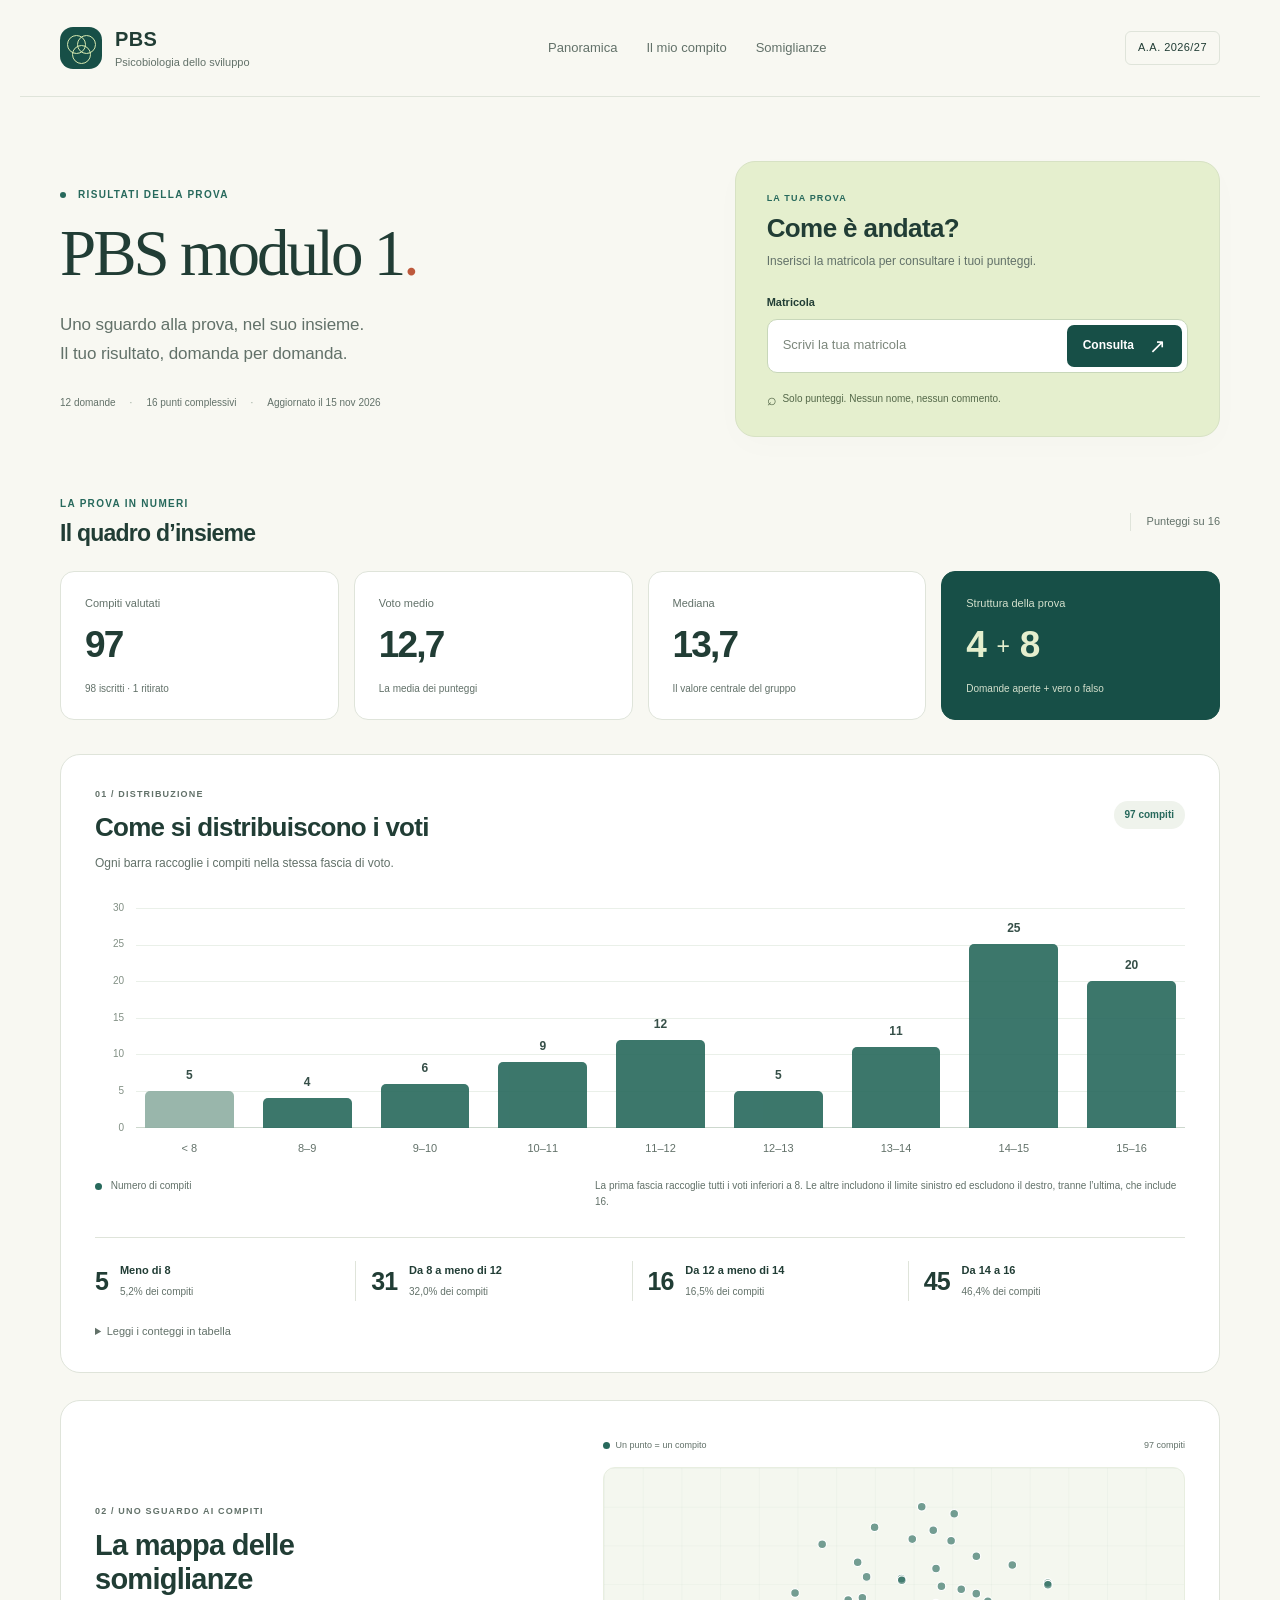
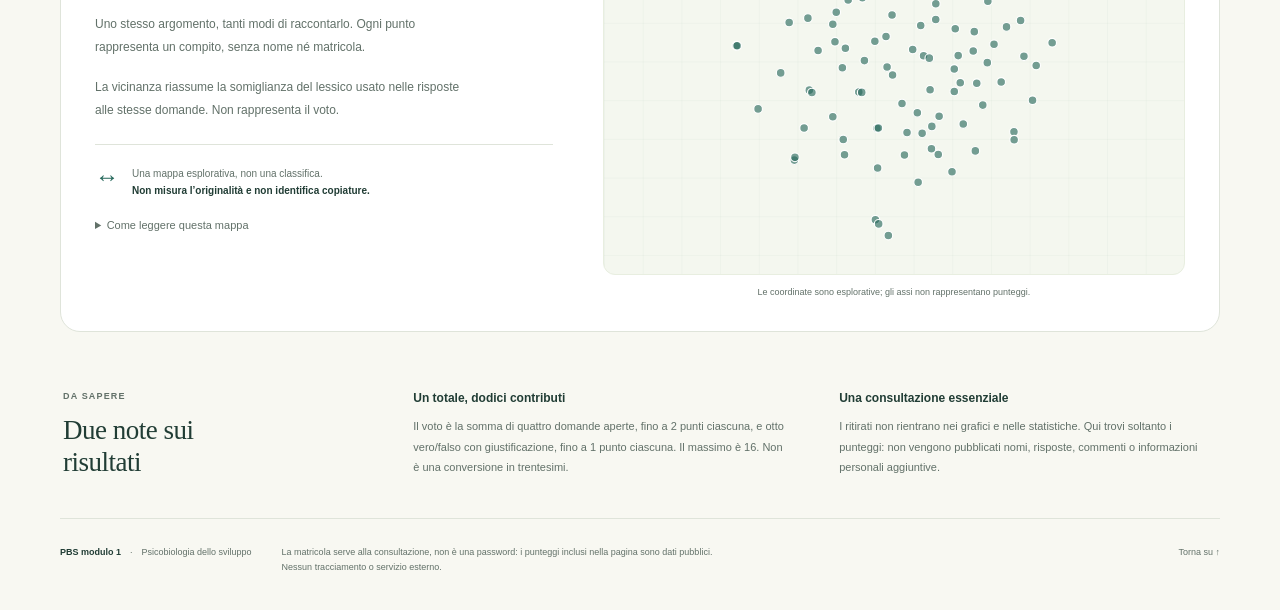
==== docs/index.html @ 233090e8 "Add PBS modulo 1 student results page" ====
<!doctype html>
<html lang="it">
<head>
  <meta charset="utf-8">
  <meta name="viewport" content="width=device-width, initial-scale=1">
  <meta name="description" content="PBS modulo 1: risultati aggregati della prova e consultazione dei punteggi per matricola.">
  <meta name="referrer" content="no-referrer">
  <title>PBS modulo 1</title>
  <link rel="icon" href="icon.svg" type="image/svg+xml">
  <link rel="stylesheet" href="styles.css">
  <script defer src="data.js"></script>
  <script defer src="app.js"></script>
</head>
<body>
  <a href="#contenuto" class="skip-link">Vai al contenuto</a>
  <header class="site-header">
    <a class="brand" href="#" aria-label="PBS modulo 1, inizio pagina"><span class="brand-mark" aria-hidden="true"><i></i><i></i><i></i></span><span>PBS<span class="brand-caption">Psicobiologia dello sviluppo</span></span></a>
    <nav aria-label="Navigazione principale"><a href="#panoramica">Panoramica</a><a href="#consulta">Il mio compito</a><a href="#somiglianze">Somiglianze</a></nav>
    <span class="academic-year">A.A. 2026/27</span>
  </header>
  <main id="contenuto">
    <section class="hero" aria-labelledby="page-title">
      <div class="hero-copy"><span class="eyebrow"><span class="status-dot"></span> Risultati della prova</span><h1 id="page-title">PBS modulo 1<span class="title-dot" aria-hidden="true">.</span></h1><p>Uno sguardo alla prova, nel suo insieme.<br>Il tuo risultato, domanda per domanda.</p><div class="hero-meta"><span>12 domande</span><span>16 punti complessivi</span><span id="updated-at"></span></div></div>
      <section class="lookup-card" id="consulta" aria-labelledby="lookup-title"><span class="section-tag">LA TUA PROVA</span><h2 id="lookup-title">Come è andata?</h2><p>Inserisci la matricola per consultare i tuoi punteggi.</p><form id="lookup-form" novalidate><label for="matricola">Matricola</label><div class="input-row"><input id="matricola" name="matricola" type="text" required maxlength="32" placeholder="Scrivi la tua matricola" autocomplete="off" autocapitalize="characters" spellcheck="false" aria-describedby="lookup-error"><button type="submit" aria-label="Mostra il risultato"><span>Consulta</span><span aria-hidden="true">↗</span></button></div><p id="lookup-error" class="form-error" role="alert"></p></form><p class="lookup-footnote"><span aria-hidden="true">⌕</span> Solo punteggi. Nessun nome, nessun commento.</p></section>
    </section>

    <section id="student-result" class="result-panel" hidden aria-labelledby="result-title">
      <div class="section-heading result-heading"><div><span class="eyebrow">Il mio compito</span><h2 id="result-title" tabindex="-1">Il tuo risultato</h2><p id="result-id" class="muted"></p></div><button type="button" id="hide-result" class="text-button">Nascondi risultato <span aria-hidden="true">×</span></button></div>
      <div id="withdrawn-notice" class="withdrawn-notice" hidden>Per questa matricola risulta un ritiro. Non è attribuito un voto.</div>
      <div id="score-detail"><div class="result-overview"><div class="total-score"><span>Voto totale</span><strong id="student-total"></strong><span class="score-denominator">/ 16</span></div><div class="result-subtotals"><div><span>Domande aperte</span><strong id="open-total"></strong><small>/ 8</small></div><div><span>Vero o falso</span><strong id="tf-total"></strong><small>/ 8</small></div></div><p id="student-bin" class="result-context"></p></div><div class="question-sections"><section aria-labelledby="open-heading"><h3 id="open-heading">Domande aperte <span>0–2 punti ciascuna</span></h3><div id="open-scores" class="question-scores"></div></section><section aria-labelledby="tf-heading"><h3 id="tf-heading">Vero o falso con giustificazione <span>0–1 punto ciascuna</span></h3><div id="tf-scores" class="question-scores"></div></section></div><a href="#distribuzione" class="chart-jump">Vedi la tua fascia nella distribuzione <span aria-hidden="true">↓</span></a></div>
    </section>

    <section id="panoramica" aria-labelledby="overview-title">
      <div class="section-heading overview-heading"><div><span class="eyebrow">La prova in numeri</span><h2 id="overview-title">Il quadro d’insieme</h2></div><span class="scale-label">Punteggi su 16</span></div>
      <div class="stats-grid"><article class="stat-card"><span>Compiti valutati</span><strong id="stat-count">—</strong><small id="stat-registered"></small></article><article class="stat-card"><span>Voto medio</span><strong id="stat-mean">—</strong><small>La media dei punteggi</small></article><article class="stat-card"><span>Mediana</span><strong id="stat-median">—</strong><small>Il valore centrale del gruppo</small></article><article class="stat-card stat-accent"><span>Struttura della prova</span><strong>4 <span>+</span> 8</strong><small>Domande aperte + vero o falso</small></article></div>
    </section>

    <section id="distribuzione" class="panel distribution-panel" aria-labelledby="distribution-title"><div class="section-heading"><div><span class="section-tag">01 / DISTRIBUZIONE</span><h2 id="distribution-title">Come si distribuiscono i voti</h2></div><span id="distribution-count" class="count-pill"></span></div><p class="section-intro">Ogni barra raccoglie i compiti nella stessa fascia di voto.</p><div id="selected-bin" class="selected-bin" hidden><span class="legend-dot coral"></span><span id="selected-bin-text"></span><button id="clear-selection" type="button" aria-label="Nascondi la selezione nella distribuzione">×</button></div><div class="histogram" id="histogram" role="group" aria-label="Distribuzione dei voti, numero di compiti per fascia"><div id="chart-y-axis" class="chart-y-axis" aria-hidden="true"></div><div class="plot-area"><div class="chart-grid" aria-hidden="true"></div><div id="histogram-bars" class="histogram-bars"></div></div></div><div class="chart-caption"><span><i class="legend-dot teal"></i> Numero di compiti</span><p>La prima fascia raccoglie tutti i voti inferiori a 8. Le altre includono il limite sinistro ed escludono il destro, tranne l’ultima, che include 16.</p></div><div class="band-summary" id="band-summary"></div><details class="accessible-data"><summary>Leggi i conteggi in tabella</summary><table><caption>Distribuzione dei voti</caption><thead><tr><th scope="col">Fascia</th><th scope="col">Compiti</th><th scope="col">Percentuale</th></tr></thead><tbody id="distribution-table"></tbody></table></details></section>

    <section id="somiglianze" class="panel similarity-panel" aria-labelledby="similarity-title"><div class="similarity-copy"><span class="section-tag">02 / UNO SGUARDO AI COMPITI</span><h2 id="similarity-title">La mappa delle somiglianze</h2><p>Uno stesso argomento, tanti modi di raccontarlo. Ogni punto rappresenta un compito, senza nome né matricola.</p><p>La vicinanza riassume la somiglianza del lessico usato nelle risposte alle stesse domande. Non rappresenta il voto.</p><div class="map-warning"><span aria-hidden="true">↔</span><p>Una mappa esplorativa, non una classifica.<br><strong>Non misura l’originalità e non identifica copiature.</strong></p></div><details class="method-details"><summary>Come leggere questa mappa</summary><p>I testi sono elaborati localmente: confronto TF-IDF di parole e coppie di parole, separatamente per domanda, poi una proiezione in due dimensioni della somiglianza coseno.</p><p>Termini del corso, lunghezza e completezza delle risposte possono influenzare la posizione. La proiezione conserva soltanto parte delle differenze: due punti vicini non indicano necessariamente due compiti equivalenti.</p><p id="projection-variance"></p><p>Le risposte e la corrispondenza tra i punti e le matricole non sono incluse nella pagina.</p></details></div><figure class="similarity-figure"><div class="map-topline"><span class="map-label"><i class="legend-dot teal"></i> Un punto = un compito</span><span id="map-count"></span></div><svg id="similarity-chart" viewBox="0 0 600 420" role="img" aria-labelledby="map-svg-title map-svg-desc"><title id="map-svg-title">Proiezione delle somiglianze testuali tra i compiti</title><desc id="map-svg-desc">Punti senza etichette. La posizione riassume solo in parte la somiglianza lessicale delle risposte, non il voto né l’originalità.</desc><defs><pattern id="map-grid" width="40" height="40" patternUnits="userSpaceOnUse"><path d="M 40 0 L 0 0 0 40" fill="none" stroke="currentColor" stroke-width="0.6" opacity="0.12"/></pattern></defs><rect width="600" height="420" fill="url(#map-grid)"/><g id="map-points"></g></svg><figcaption>Le coordinate sono esplorative; gli assi non rappresentano punteggi.</figcaption></figure></section>

    <section class="reading-notes" aria-labelledby="notes-title"><div><span class="section-tag">DA SAPERE</span><h2 id="notes-title">Due note sui risultati</h2></div><div><h3>Un totale, dodici contributi</h3><p>Il voto è la somma di quattro domande aperte, fino a 2 punti ciascuna, e otto vero/falso con giustificazione, fino a 1 punto ciascuna. Il massimo è 16. Non è una conversione in trentesimi.</p></div><div><h3>Una consultazione essenziale</h3><p>I ritirati non rientrano nei grafici e nelle statistiche. Qui trovi soltanto i punteggi: non vengono pubblicati nomi, risposte, commenti o informazioni personali aggiuntive.</p></div></section>
    <noscript><p class="no-script">Per consultare i risultati e visualizzare i grafici è necessario attivare JavaScript.</p></noscript>
  </main>
  <footer class="site-footer"><span><strong>PBS modulo 1</strong><span class="footer-dot">·</span>Psicobiologia dello sviluppo</span><p>La matricola serve alla consultazione, non è una password: i punteggi inclusi nella pagina sono dati pubblici. Nessun tracciamento o servizio esterno.</p><a href="#page-title">Torna su ↑</a></footer>
  <div id="lookup-announcement" class="sr-only" role="status" aria-live="polite"></div>
</body>
</html>
---- docs/styles.css ----
@charset "UTF-8";
:root{--paper:#f8f8f2;--white:#fff;--ink:#213d35;--muted:#627169;--green:#27695c;--deep:#174f47;--line:#dfe4da;--lime:#e5efce;--lime-bright:#d5e8af;--coral:#bd593c;--coral-light:#fcf0e8;--sans:Inter,"Avenir Next",Avenir,"Segoe UI",sans-serif;--radius:20px}
*{box-sizing:border-box}html{scroll-behavior:smooth;scroll-padding-top:26px}body{margin:0;background:var(--paper);color:var(--ink);font-family:var(--sans);font-size:15px;line-height:1.6;-webkit-font-smoothing:antialiased}button,input{font:inherit}button,a,input,summary{-webkit-tap-highlight-color:transparent}button,a,summary{touch-action:manipulation}a{color:inherit;text-decoration:none}button{cursor:pointer}button:disabled{cursor:default}button:focus-visible,a:focus-visible,summary:focus-visible,input:focus-visible,[tabindex]:focus-visible{outline:3px solid var(--coral);outline-offset:4px}button{border:0}h1,h2,h3,p{margin:0}h1,h2,h3{font-weight:600}h2{font-size:27px;line-height:1.25;letter-spacing:-.75px}h3{font-size:15px;line-height:1.5}p{color:var(--muted)}[hidden]{display:none!important}.sr-only{position:absolute;width:1px;height:1px;padding:0;margin:-1px;overflow:hidden;clip:rect(0,0,0,0);white-space:nowrap;border:0}.skip-link{position:absolute;top:-80px;left:20px;z-index:100;background:var(--ink);color:white;padding:12px 18px;border-radius:8px}.skip-link:focus{top:10px}.site-header{max-width:1240px;margin:auto;padding:27px 40px;display:flex;align-items:center;justify-content:space-between;gap:30px;border-bottom:1px solid var(--line)}.brand{display:flex;align-items:center;gap:13px;font-size:20px;font-weight:750;letter-spacing:.02em;line-height:1.15}.brand-caption{display:block;font-size:11px;font-weight:450;letter-spacing:0;color:var(--muted);margin-top:5px}.brand-mark{width:42px;height:42px;border-radius:13px;background:var(--deep);position:relative;flex:none}.brand-mark i{display:block;position:absolute;width:19px;height:19px;border:1.7px solid var(--lime-bright);border-radius:50%;left:7px;top:8px}.brand-mark i:nth-child(2){left:17px}.brand-mark i:nth-child(3){left:12px;top:18px}.site-header nav{display:flex;gap:29px;font-size:13px}.site-header nav a{color:var(--muted);transition:color .15s}.site-header nav a:hover{color:var(--deep)}.academic-year{font-size:11px;letter-spacing:.04em;border:1px solid var(--line);padding:7px 12px;border-radius:6px;white-space:nowrap}main{max-width:1240px;margin:auto;padding:0 40px}.hero{display:grid;grid-template-columns:1.25fr 1fr;align-items:center;gap:68px;padding:64px 0 59px}.eyebrow,.section-tag{display:block;font-size:10px;font-weight:650;letter-spacing:.13em;text-transform:uppercase}.eyebrow{color:var(--green);margin-bottom:14px}.status-dot{display:inline-block;width:6px;height:6px;border-radius:50%;background:var(--green);margin-right:8px;vertical-align:middle}.hero h1{font-family:Georgia,"Times New Roman",serif;font-size:65px;line-height:1.12;letter-spacing:-3px;font-weight:400;white-space:nowrap}.title-dot{color:var(--coral)}.hero-copy>p{font-size:17px;line-height:1.7;margin-top:21px;letter-spacing:-.1px}.hero-meta{display:flex;flex-wrap:wrap;gap:8px 14px;color:var(--muted);font-size:10px;margin-top:27px}.hero-meta span+span:before{content:"·";margin-right:14px;color:#9aa99b}.lookup-card{background:var(--lime);padding:29px 31px 24px;border-radius:var(--radius);border:1px solid #d7e2c4;box-shadow:0 9px 32px #213d3504}.lookup-card .section-tag{color:var(--green);font-size:9px;margin-bottom:7px}.lookup-card h2{font-size:26px;letter-spacing:-.6px}.lookup-card>p{font-size:12px;margin-top:7px}.lookup-card form{margin-top:23px}.lookup-card label{font-size:11px;font-weight:650;display:block;margin-bottom:7px}.input-row{display:flex;padding:5px;background:#fff;border:1px solid #c8d7ba;border-radius:10px;gap:3px}.input-row:focus-within{border-color:var(--green);box-shadow:0 0 0 3px #27695c15}.input-row input{width:100%;min-width:0;background:transparent;border:0;padding:9px 10px;font-size:13px;color:var(--ink)}.input-row input::placeholder{color:#7c877c}.input-row input:focus-visible{outline:none}.input-row button{display:flex;align-items:center;gap:15px;background:var(--deep);color:#fff;padding:11px 16px;border-radius:7px;font-size:12px;font-weight:550;white-space:nowrap;transition:background .15s}.input-row button:hover{background:#103f38}.input-row button span:last-child{font-size:20px;line-height:1}.form-error{font-size:12px;color:#8e3322;margin-top:7px}.form-error:empty{display:none}.lookup-card .lookup-footnote{font-size:10px;margin-top:14px;color:#546849}.lookup-footnote>span{font-size:16px;margin-right:3px;vertical-align:middle}.section-heading{display:flex;align-items:center;justify-content:space-between;gap:20px}.overview-heading{margin-bottom:23px}.overview-heading .eyebrow{margin-bottom:7px}.overview-heading h2{font-size:23px}.scale-label{font-size:11px;color:var(--muted);border-left:1px solid var(--line);padding-left:16px}.stats-grid{display:grid;grid-template-columns:repeat(4,1fr);gap:15px;margin-bottom:34px}.stat-card{background:white;border:1px solid var(--line);padding:23px 24px 20px;border-radius:14px}.stat-card>span{display:block;font-size:11px;color:var(--muted);font-weight:500}.stat-card>strong{display:block;font-size:37px;font-weight:550;line-height:1.3;letter-spacing:-1.8px;font-variant-numeric:tabular-nums;margin:8px 0 6px}.stat-card>small{font-size:10px;color:var(--muted)}.stat-accent{background:var(--deep);border-color:var(--deep);color:var(--lime)}.stat-accent>span,.stat-accent>small{color:#d3dfcc}.stat-accent strong span{font-size:23px;font-weight:350;vertical-align:3px;margin:0 3px}.panel{background:white;border:1px solid var(--line);border-radius:var(--radius);padding:32px 34px;margin-bottom:27px}.panel .section-tag{color:var(--muted);font-size:9px;margin-bottom:10px}.panel h2{font-size:26px}.count-pill{font-size:10px;background:#eff3ec;color:var(--green);padding:6px 11px;border-radius:30px;white-space:nowrap;font-weight:550}.section-intro{font-size:12px;margin-top:10px}.histogram{display:grid;grid-template-columns:29px minmax(0,1fr);column-gap:12px;height:256px;margin:35px 0 0}.chart-y-axis{position:relative;height:220px;font-size:10px;color:#829085;font-variant-numeric:tabular-nums}.chart-y-axis span{position:absolute;right:0;transform:translateY(50%)}.plot-area{position:relative;min-width:0}.chart-grid{height:220px;position:absolute;inset:0 0 auto;border-bottom:1px solid #cdd8ce;background:repeating-linear-gradient(to top,transparent,transparent calc(100% / 6 - 1px),#eaf0e9 calc(100% / 6 - 1px),#eaf0e9 calc(100% / 6))}.histogram-bars{display:grid;grid-template-columns:repeat(9,minmax(0,1fr));gap:clamp(6px,2.3vw,29px);position:relative;height:256px;padding:0 9px}.bin-column{min-width:0;position:relative;height:256px;display:flex;flex-direction:column;justify-content:flex-end;padding-bottom:36px}.bar{position:relative;background:var(--green);height:var(--bar-height);border-radius:5px 5px 0 0;transition:background .2s;min-height:2px;opacity:.9}.bin-column:first-child .bar{background:#8fafa3}.bar-count{position:absolute;top:-25px;left:50%;transform:translateX(-50%);font-size:12px;font-variant-numeric:tabular-nums;font-weight:550;color:var(--ink)}.bar-label{position:absolute;bottom:6px;left:50%;transform:translateX(-50%);font-size:11px;color:var(--muted);white-space:nowrap}.bin-column.selected .bar{background:var(--coral);opacity:1;box-shadow:0 0 0 3px #bd593c16}.bin-column.selected .bar-count,.bin-column.selected .bar-label{color:var(--coral);font-weight:700}.bin-column.selected .bar:after{content:"";display:block;width:6px;height:6px;position:absolute;bottom:-34px;left:calc(50% - 3px);background:var(--coral);border-radius:50%}.chart-caption{display:flex;align-items:flex-start;gap:35px;justify-content:space-between;margin-top:14px;font-size:10px}.chart-caption>span{white-space:nowrap;color:var(--muted)}.chart-caption p{max-width:590px;line-height:1.6}.legend-dot{display:inline-block;width:7px;height:7px;border-radius:50%;flex:none;vertical-align:middle;margin-right:6px}.teal{background:var(--green)}.coral{background:var(--coral)}.band-summary{display:grid;grid-template-columns:repeat(4,1fr);margin-top:27px;padding-top:23px;border-top:1px solid var(--line);gap:15px}.band-summary>div{display:grid;grid-template-columns:auto 1fr;gap:2px 12px;align-items:center;border-right:1px solid var(--line);padding-right:10px}.band-summary>div:last-child{border-right:0}.band-summary strong{grid-row:span 2;font-size:25px;font-weight:550;letter-spacing:-1px;font-variant-numeric:tabular-nums}.band-summary span{font-size:11px;font-weight:550;line-height:1.4}.band-summary small{font-size:10px;color:var(--muted);line-height:1.5}.selected-bin{display:flex;align-items:center;gap:4px;border-radius:8px;background:var(--coral-light);color:#93442d;padding:10px 13px;margin-top:17px;font-size:12px}.selected-bin button{margin-left:auto;background:transparent;color:#93442d;font-size:20px;line-height:1;padding:0 5px}.accessible-data{font-size:11px;margin-top:22px;color:var(--muted)}summary{cursor:pointer;list-style-position:inside}summary:hover{color:var(--deep)}table{border-collapse:collapse;width:100%;text-align:left;margin-top:14px}caption{text-align:left;font-weight:650;margin-bottom:10px}th,td{padding:8px 12px;border-bottom:1px solid var(--line)}th{font-weight:600}.similarity-panel{display:grid;grid-template-columns:.88fr 1.12fr;gap:50px;align-items:center;padding-top:37px;padding-bottom:32px}.similarity-copy h2{font-size:29px;max-width:310px;line-height:1.18}.similarity-copy>p{font-size:12px;line-height:1.9;margin-top:17px;max-width:380px}.map-warning{display:flex;gap:13px;margin-top:22px;border-top:1px solid var(--line);padding-top:20px}.map-warning>span{font-size:24px;line-height:1;color:var(--green)}.map-warning p{font-size:10px;line-height:1.7}.map-warning strong{font-weight:550;color:var(--ink)}.method-details{font-size:11px;color:var(--muted);margin-top:18px}.method-details p{margin-top:12px;line-height:1.8}.similarity-figure{margin:0;min-width:0}.map-topline{display:flex;align-items:center;justify-content:space-between;font-size:9px;color:var(--muted);margin-bottom:14px}.map-label{display:flex;align-items:center}.similarity-figure svg{display:block;width:100%;height:auto;color:var(--green);background:#f4f7ef;border:1px solid #e8eee0;border-radius:12px}.similarity-figure circle{fill:var(--green);fill-opacity:.63;stroke:white;stroke-width:1.2;transition:fill-opacity .2s,r .2s}.similarity-figure circle:hover{fill-opacity:1;r:6}.similarity-figure figcaption{color:var(--muted);font-size:9px;line-height:1.6;margin-top:10px;text-align:center}.reading-notes{display:grid;grid-template-columns:.8fr 1fr 1fr;gap:48px;padding:30px 3px 39px;border-bottom:1px solid var(--line)}.reading-notes .section-tag{font-size:9px;color:var(--muted);margin-bottom:10px}.reading-notes h2{font-family:Georgia,serif;font-size:27px;line-height:1.2;font-weight:400;letter-spacing:-.5px;max-width:170px}.reading-notes h3{font-size:12px;margin-bottom:9px}.reading-notes p{font-size:11px;line-height:1.85}.site-footer{max-width:1240px;margin:0 auto;padding:26px 40px 35px;display:flex;align-items:flex-start;gap:30px;font-size:9px;color:var(--muted)}.site-footer>span{white-space:nowrap}.site-footer strong{font-weight:600;color:var(--ink)}.footer-dot{margin:0 9px}.site-footer p{max-width:460px;font-size:9px;line-height:1.7}.site-footer>a{margin-left:auto;white-space:nowrap}.result-panel{background:#fff;border:1px solid #c9d6bd;border-left:4px solid var(--green);border-radius:var(--radius);padding:30px 32px;margin-bottom:40px;scroll-margin-top:20px}.result-heading{align-items:flex-start;margin-bottom:25px}.result-heading .eyebrow{margin-bottom:7px}.result-heading h2{font-size:26px}.muted{color:var(--muted)}#result-id{font-size:12px;margin-top:7px;font-variant-numeric:tabular-nums}.text-button{background:transparent;color:var(--muted);padding:4px 0;font-size:11px}.text-button span{font-size:18px;vertical-align:-1px;margin-left:10px}.result-overview{display:grid;grid-template-columns:auto auto 1fr;gap:40px;align-items:center;border-bottom:1px solid var(--line);padding-bottom:25px;margin-bottom:25px}.total-score>span:first-child{display:block;font-size:11px;color:var(--muted)}.total-score strong{font-size:49px;font-weight:550;letter-spacing:-2px;line-height:1.3;font-variant-numeric:tabular-nums}.score-denominator{font-size:17px;color:var(--muted);margin-left:10px}.result-subtotals{display:flex;gap:25px;border-left:1px solid var(--line);padding-left:30px}.result-subtotals>div>span{display:block;font-size:10px;color:var(--muted)}.result-subtotals strong{font-size:26px;font-weight:500;letter-spacing:-1px}.result-subtotals small{font-size:12px;margin-left:5px;color:var(--muted)}.result-context{font-size:12px;max-width:245px;margin-left:auto;background:#f4f7ef;border-radius:10px;padding:14px 17px}.question-sections{display:grid;grid-template-columns:1fr 1fr;gap:35px}.question-sections h3{font-size:13px;display:flex;flex-wrap:wrap;align-items:center;justify-content:space-between;gap:8px;margin-bottom:14px}.question-sections h3 span{font-size:10px;font-weight:400;color:var(--muted)}.question-row{display:grid;grid-template-columns:30px minmax(0,1fr) 55px;gap:10px;align-items:center;padding:10px 0;border-bottom:1px solid #eef1eb;font-size:12px}.question-id{color:var(--green);font-weight:600;font-size:10px}.question-topic{min-width:0;color:var(--muted)}.question-grade{text-align:right;font-weight:600;font-variant-numeric:tabular-nums}.question-grade small{color:var(--muted);font-size:10px;font-weight:400}.grade-track{grid-column:2/4;height:3px;background:#eef2e9;border-radius:3px;overflow:hidden;margin-top:-5px}.grade-fill{display:block;height:100%;background:#8dab7e;border-radius:3px}.chart-jump{display:inline-block;margin-top:23px;font-size:11px;color:var(--green);font-weight:550}.chart-jump span{margin-left:8px}.withdrawn-notice{padding:17px 20px;background:#f4f7ef;border-radius:10px;color:var(--muted);font-size:13px}.no-script{border:1px solid var(--coral);padding:20px;border-radius:10px;color:var(--coral);margin:20px 0}
@media(min-width:1440px){.hero{padding-top:75px;padding-bottom:69px}.hero h1{font-size:72px}.lookup-card{padding-top:32px;padding-bottom:28px}.stats-grid{margin-bottom:38px}}
@media(max-width:1000px){.site-header{padding:23px 28px}.site-header nav{gap:18px;font-size:12px}.academic-year{display:none}main{padding:0 28px}.hero{gap:30px;padding:48px 0}.hero h1{font-size:53px;letter-spacing:-2.8px}.hero-copy>p{font-size:15px}.lookup-card{padding:24px}.hero-meta{font-size:9px;gap:5px 9px}.hero-meta span+span:before{margin-right:9px}.stat-card{padding:19px 18px}.stat-card>small{font-size:9px}.stat-card>strong{font-size:33px}.panel{padding:28px}.similarity-panel{gap:28px}.similarity-copy h2{font-size:26px}.result-overview{gap:25px;grid-template-columns:auto 1fr}.result-context{grid-column:1/-1;max-width:none;margin-left:0}.result-subtotals{justify-content:flex-end}.reading-notes{gap:28px}.site-footer{padding-left:28px;padding-right:28px;flex-wrap:wrap;gap:15px 30px}.site-footer p{order:3;max-width:none;flex-basis:100%}.site-footer>a{margin-left:auto}}
@media(max-width:720px){.site-header{padding:20px}.brand{font-size:19px;gap:10px}.brand-caption{font-size:9px}.brand-mark{width:39px;height:39px}.site-header nav{gap:17px;font-size:11px}.site-header nav a:last-child{display:none}main{padding:0 20px}.hero{grid-template-columns:1fr;gap:29px;padding:35px 0 37px}.hero h1{font-size:58px;letter-spacing:-2.8px}.hero-copy>p{font-size:15px;margin-top:17px}.hero-meta{margin-top:20px;font-size:10px;gap:6px 12px}.hero-meta span+span:before{margin-right:12px}.hero .eyebrow{font-size:9px;margin-bottom:12px}.lookup-card{padding:24px;max-width:none}.lookup-card>p{font-size:12px}.lookup-card form{margin-top:19px}.input-row input{padding:11px 8px;font-size:16px}.input-row button{font-size:12px}.lookup-card .lookup-footnote{font-size:10px}.stats-grid{grid-template-columns:repeat(2,1fr);gap:11px;margin-bottom:25px}.stat-card{padding:19px 20px}.stat-card>strong{font-size:35px}.stat-card>small{font-size:10px}.overview-heading{margin-bottom:18px}.overview-heading h2{font-size:23px}.scale-label{font-size:10px;padding-left:12px}.panel{padding:24px 20px;border-radius:16px;margin-bottom:20px}.panel h2{font-size:23px}.panel .section-tag{font-size:8px;letter-spacing:.1em}.count-pill{font-size:9px;padding:5px 9px}.section-heading{gap:12px}.distribution-panel>.section-heading{align-items:flex-start}.distribution-panel .section-heading h2{max-width:230px}.section-intro{font-size:11px;line-height:1.8}.histogram{column-gap:7px;margin-top:38px;height:231px;grid-template-columns:20px minmax(0,1fr)}.chart-y-axis,.chart-grid{height:195px}.histogram-bars,.bin-column{height:231px}.histogram-bars{gap:8px;padding:0 4px}.bar-count{font-size:11px;top:-24px}.bar-label{font-size:10px}.chart-y-axis{font-size:9px}.chart-caption{flex-direction:column;gap:7px;margin-top:13px;font-size:9px}.chart-caption p{font-size:9px}.band-summary{grid-template-columns:repeat(2,1fr);gap:20px 14px;padding-top:20px;margin-top:22px}.band-summary>div:nth-child(2){border-right:0}.band-summary strong{font-size:27px}.band-summary span{font-size:10px}.band-summary small{font-size:9px}.selected-bin{font-size:11px;align-items:flex-start}.selected-bin button{padding-top:2px}.similarity-panel{grid-template-columns:1fr;gap:26px;padding-top:25px}.similarity-copy h2{font-size:27px;max-width:none}.similarity-copy>p{font-size:12px;max-width:none;margin-top:13px}.map-warning{margin-top:18px;padding-top:17px}.map-warning p{font-size:10px}.method-details{font-size:11px}.map-topline{font-size:9px}.similarity-figure figcaption{font-size:9px}.reading-notes{grid-template-columns:1fr;gap:22px;padding:23px 1px 29px}.reading-notes h2{max-width:none;font-size:29px}.reading-notes h3{font-size:13px}.reading-notes p{font-size:12px}.site-footer{padding:23px 20px 30px;font-size:10px;gap:15px}.site-footer p{font-size:10px}.site-footer>span{white-space:normal}.footer-dot{margin:0 6px}.result-panel{padding:23px 20px;margin-bottom:30px;border-radius:16px}.result-heading h2{font-size:23px}.result-heading .eyebrow{font-size:9px}.text-button{font-size:10px;max-width:100px;text-align:right}.result-overview{gap:20px}.total-score strong{font-size:43px}.score-denominator{font-size:14px;margin-left:5px}.result-subtotals{padding-left:16px;gap:17px}.result-subtotals strong{font-size:24px}.result-subtotals>div>span{font-size:9px}.result-context{font-size:11px;padding:12px 14px}.question-sections{grid-template-columns:1fr;gap:25px}.question-sections h3{font-size:12px}.question-row{font-size:12px}.question-topic{font-size:11px}.result-heading{gap:15px}.selected-bin .legend-dot{margin-top:5px}}
@media(max-width:390px){.site-header{padding:18px 16px}.site-header nav{gap:12px;font-size:10px}.brand-caption{max-width:130px;font-size:8px}main{padding:0 16px}.hero h1{font-size:52px}.hero-meta{font-size:9px;gap:6px 8px}.hero-meta span+span:before{margin-right:8px}.lookup-card{padding:22px 19px}.input-row button{padding:11px 12px;gap:10px}.panel{padding:22px 15px}.histogram-bars{gap:6px}.bar-label{font-size:9px}.stat-card{padding:17px 15px}.stat-card>small{font-size:9px}.result-panel{padding:21px 16px}.result-subtotals{gap:12px;padding-left:12px}.result-subtotals>div>span{font-size:8px}.result-subtotals strong{font-size:22px}.site-footer{padding-left:16px;padding-right:16px}}
@media(prefers-reduced-motion:reduce){html{scroll-behavior:auto}*,*:before,*:after{transition:none!important;animation:none!important}}
@media print{body{background:white}.site-header nav,.lookup-card,.text-button,.chart-jump,.site-footer>a,.selected-bin button{display:none}.site-header,main,.site-footer{padding-left:0;padding-right:0}.hero{display:block;padding:25px 0}.hero h1{font-size:42px}.hero-copy>p{font-size:13px}.panel,.stat-card,.result-panel{break-inside:avoid}.hero-meta{margin-top:12px}.stats-grid{gap:8px}.stat-card{padding:15px}.similarity-panel{gap:20px}.site-footer{font-size:8px}.result-panel{border-left-width:2px}a{color:inherit}}
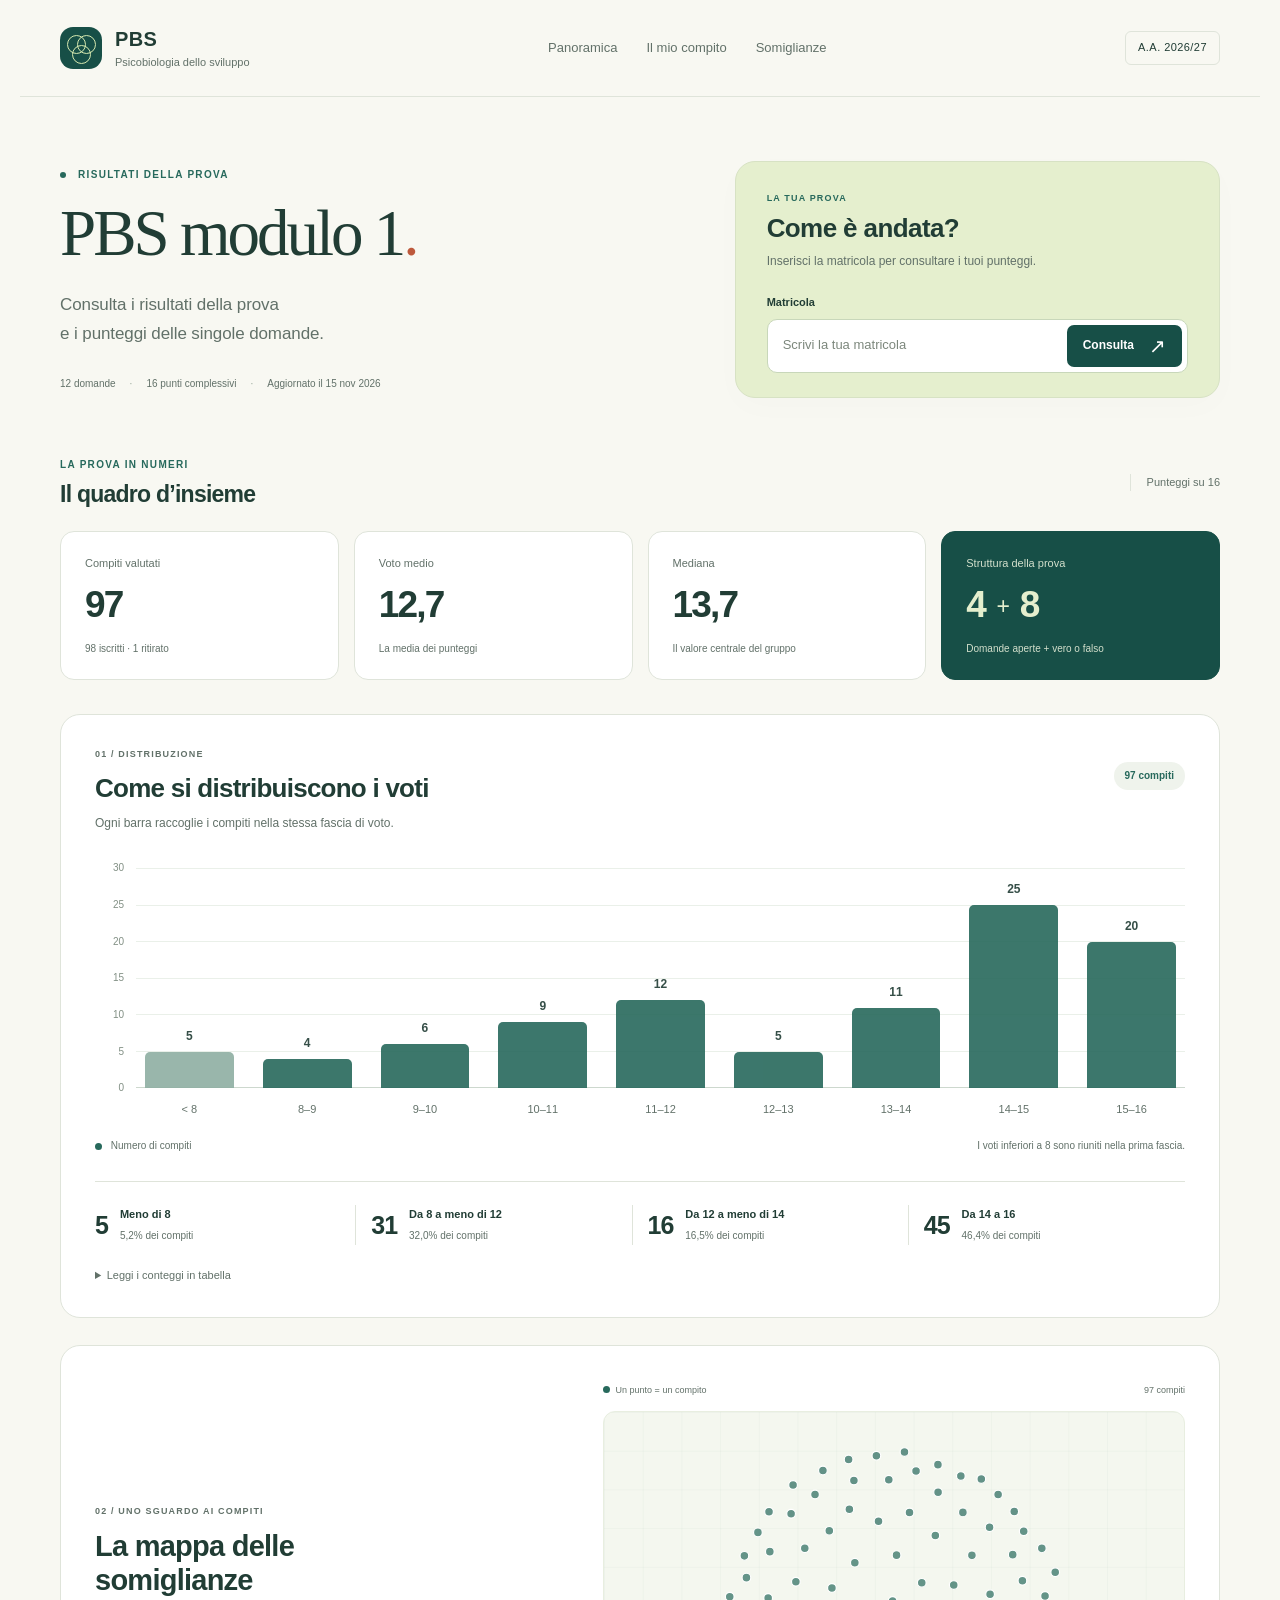
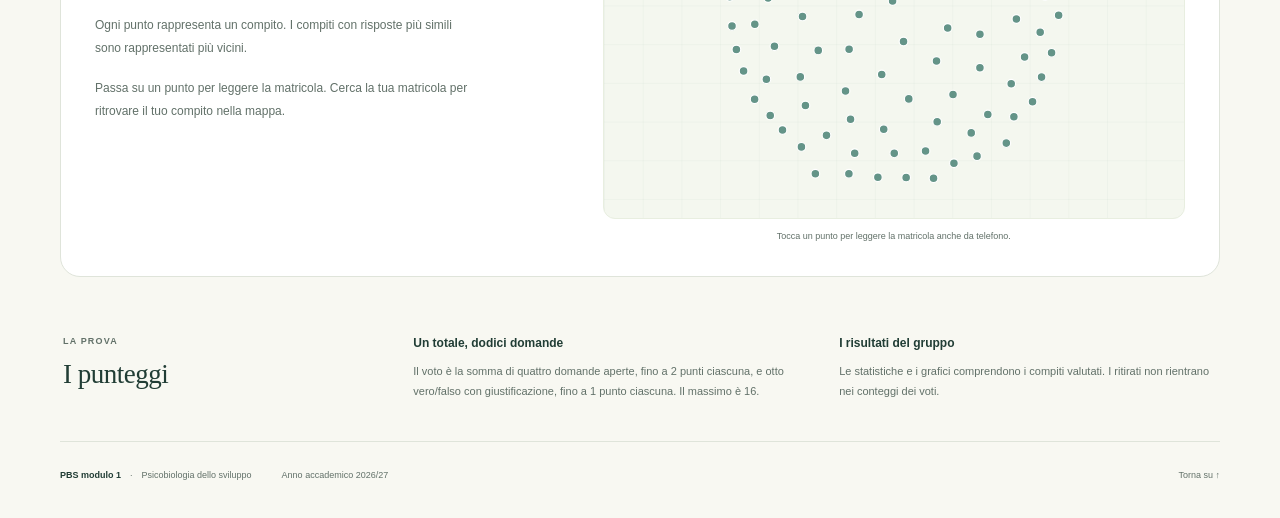
==== commit a55e8bf4: "Refine student copy and identify students on similarity map" ====
--- a/docs/index.html
+++ b/docs/index.html
@@ -20,8 +20,8 @@
   </header>
   <main id="contenuto">
     <section class="hero" aria-labelledby="page-title">
-      <div class="hero-copy"><span class="eyebrow"><span class="status-dot"></span> Risultati della prova</span><h1 id="page-title">PBS modulo 1<span class="title-dot" aria-hidden="true">.</span></h1><p>Uno sguardo alla prova, nel suo insieme.<br>Il tuo risultato, domanda per domanda.</p><div class="hero-meta"><span>12 domande</span><span>16 punti complessivi</span><span id="updated-at"></span></div></div>
-      <section class="lookup-card" id="consulta" aria-labelledby="lookup-title"><span class="section-tag">LA TUA PROVA</span><h2 id="lookup-title">Come è andata?</h2><p>Inserisci la matricola per consultare i tuoi punteggi.</p><form id="lookup-form" novalidate><label for="matricola">Matricola</label><div class="input-row"><input id="matricola" name="matricola" type="text" required maxlength="32" placeholder="Scrivi la tua matricola" autocomplete="off" autocapitalize="characters" spellcheck="false" aria-describedby="lookup-error"><button type="submit" aria-label="Mostra il risultato"><span>Consulta</span><span aria-hidden="true">↗</span></button></div><p id="lookup-error" class="form-error" role="alert"></p></form><p class="lookup-footnote"><span aria-hidden="true">⌕</span> Solo punteggi. Nessun nome, nessun commento.</p></section>
+      <div class="hero-copy"><span class="eyebrow"><span class="status-dot"></span> Risultati della prova</span><h1 id="page-title">PBS modulo 1<span class="title-dot" aria-hidden="true">.</span></h1><p>Consulta i risultati della prova<br>e i punteggi delle singole domande.</p><div class="hero-meta"><span>12 domande</span><span>16 punti complessivi</span><span id="updated-at"></span></div></div>
+      <section class="lookup-card" id="consulta" aria-labelledby="lookup-title"><span class="section-tag">LA TUA PROVA</span><h2 id="lookup-title">Come è andata?</h2><p>Inserisci la matricola per consultare i tuoi punteggi.</p><form id="lookup-form" novalidate><label for="matricola">Matricola</label><div class="input-row"><input id="matricola" name="matricola" type="text" required maxlength="32" placeholder="Scrivi la tua matricola" autocomplete="off" autocapitalize="characters" spellcheck="false" aria-describedby="lookup-error"><button type="submit" aria-label="Mostra il risultato"><span>Consulta</span><span aria-hidden="true">↗</span></button></div><p id="lookup-error" class="form-error" role="alert"></p></form></section>
     </section>
 
     <section id="student-result" class="result-panel" hidden aria-labelledby="result-title">
@@ -35,14 +35,20 @@
       <div class="stats-grid"><article class="stat-card"><span>Compiti valutati</span><strong id="stat-count">—</strong><small id="stat-registered"></small></article><article class="stat-card"><span>Voto medio</span><strong id="stat-mean">—</strong><small>La media dei punteggi</small></article><article class="stat-card"><span>Mediana</span><strong id="stat-median">—</strong><small>Il valore centrale del gruppo</small></article><article class="stat-card stat-accent"><span>Struttura della prova</span><strong>4 <span>+</span> 8</strong><small>Domande aperte + vero o falso</small></article></div>
     </section>
 
-    <section id="distribuzione" class="panel distribution-panel" aria-labelledby="distribution-title"><div class="section-heading"><div><span class="section-tag">01 / DISTRIBUZIONE</span><h2 id="distribution-title">Come si distribuiscono i voti</h2></div><span id="distribution-count" class="count-pill"></span></div><p class="section-intro">Ogni barra raccoglie i compiti nella stessa fascia di voto.</p><div id="selected-bin" class="selected-bin" hidden><span class="legend-dot coral"></span><span id="selected-bin-text"></span><button id="clear-selection" type="button" aria-label="Nascondi la selezione nella distribuzione">×</button></div><div class="histogram" id="histogram" role="group" aria-label="Distribuzione dei voti, numero di compiti per fascia"><div id="chart-y-axis" class="chart-y-axis" aria-hidden="true"></div><div class="plot-area"><div class="chart-grid" aria-hidden="true"></div><div id="histogram-bars" class="histogram-bars"></div></div></div><div class="chart-caption"><span><i class="legend-dot teal"></i> Numero di compiti</span><p>La prima fascia raccoglie tutti i voti inferiori a 8. Le altre includono il limite sinistro ed escludono il destro, tranne l’ultima, che include 16.</p></div><div class="band-summary" id="band-summary"></div><details class="accessible-data"><summary>Leggi i conteggi in tabella</summary><table><caption>Distribuzione dei voti</caption><thead><tr><th scope="col">Fascia</th><th scope="col">Compiti</th><th scope="col">Percentuale</th></tr></thead><tbody id="distribution-table"></tbody></table></details></section>
+    <section id="distribuzione" class="panel distribution-panel" aria-labelledby="distribution-title"><div class="section-heading"><div><span class="section-tag">01 / DISTRIBUZIONE</span><h2 id="distribution-title">Come si distribuiscono i voti</h2></div><span id="distribution-count" class="count-pill"></span></div><p class="section-intro">Ogni barra raccoglie i compiti nella stessa fascia di voto.</p><div id="selected-bin" class="selected-bin" hidden><span class="legend-dot coral"></span><span id="selected-bin-text"></span><button id="clear-selection" type="button" aria-label="Nascondi la selezione nella distribuzione">×</button></div><div class="histogram" id="histogram" role="group" aria-label="Distribuzione dei voti, numero di compiti per fascia"><div id="chart-y-axis" class="chart-y-axis" aria-hidden="true"></div><div class="plot-area"><div class="chart-grid" aria-hidden="true"></div><div id="histogram-bars" class="histogram-bars"></div></div></div><div class="chart-caption"><span><i class="legend-dot teal"></i> Numero di compiti</span><p>I voti inferiori a 8 sono riuniti nella prima fascia.</p></div><div class="band-summary" id="band-summary"></div><details class="accessible-data"><summary>Leggi i conteggi in tabella</summary><table><caption>Distribuzione dei voti</caption><thead><tr><th scope="col">Fascia</th><th scope="col">Compiti</th><th scope="col">Percentuale</th></tr></thead><tbody id="distribution-table"></tbody></table></details></section>
 
-    <section id="somiglianze" class="panel similarity-panel" aria-labelledby="similarity-title"><div class="similarity-copy"><span class="section-tag">02 / UNO SGUARDO AI COMPITI</span><h2 id="similarity-title">La mappa delle somiglianze</h2><p>Uno stesso argomento, tanti modi di raccontarlo. Ogni punto rappresenta un compito, senza nome né matricola.</p><p>La vicinanza riassume la somiglianza del lessico usato nelle risposte alle stesse domande. Non rappresenta il voto.</p><div class="map-warning"><span aria-hidden="true">↔</span><p>Una mappa esplorativa, non una classifica.<br><strong>Non misura l’originalità e non identifica copiature.</strong></p></div><details class="method-details"><summary>Come leggere questa mappa</summary><p>I testi sono elaborati localmente: confronto TF-IDF di parole e coppie di parole, separatamente per domanda, poi una proiezione in due dimensioni della somiglianza coseno.</p><p>Termini del corso, lunghezza e completezza delle risposte possono influenzare la posizione. La proiezione conserva soltanto parte delle differenze: due punti vicini non indicano necessariamente due compiti equivalenti.</p><p id="projection-variance"></p><p>Le risposte e la corrispondenza tra i punti e le matricole non sono incluse nella pagina.</p></details></div><figure class="similarity-figure"><div class="map-topline"><span class="map-label"><i class="legend-dot teal"></i> Un punto = un compito</span><span id="map-count"></span></div><svg id="similarity-chart" viewBox="0 0 600 420" role="img" aria-labelledby="map-svg-title map-svg-desc"><title id="map-svg-title">Proiezione delle somiglianze testuali tra i compiti</title><desc id="map-svg-desc">Punti senza etichette. La posizione riassume solo in parte la somiglianza lessicale delle risposte, non il voto né l’originalità.</desc><defs><pattern id="map-grid" width="40" height="40" patternUnits="userSpaceOnUse"><path d="M 40 0 L 0 0 0 40" fill="none" stroke="currentColor" stroke-width="0.6" opacity="0.12"/></pattern></defs><rect width="600" height="420" fill="url(#map-grid)"/><g id="map-points"></g></svg><figcaption>Le coordinate sono esplorative; gli assi non rappresentano punteggi.</figcaption></figure></section>
+    <section id="somiglianze" class="panel similarity-panel" aria-labelledby="similarity-title">
+      <div class="similarity-copy"><span class="section-tag">02 / UNO SGUARDO AI COMPITI</span><h2 id="similarity-title">La mappa delle somiglianze</h2><p>Ogni punto rappresenta un compito. I compiti con risposte più simili sono rappresentati più vicini.</p><p>Passa su un punto per leggere la matricola. Cerca la tua matricola per ritrovare il tuo compito nella mappa.</p></div>
+      <figure class="similarity-figure"><div class="map-topline"><span class="map-label"><i class="legend-dot teal"></i> Un punto = un compito</span><span id="map-selected-legend" hidden><i class="legend-dot coral"></i> Il tuo compito</span><span id="map-count"></span></div>
+        <div class="map-stage"><svg id="similarity-chart" viewBox="0 0 600 420" role="group" aria-labelledby="map-svg-title map-svg-desc"><title id="map-svg-title">Somiglianza delle risposte tra i compiti</title><desc id="map-svg-desc">Ogni punto è un compito. I compiti più simili sono rappresentati più vicini. Passa su un punto o selezionalo per leggere la matricola.</desc><defs><pattern id="map-grid" width="40" height="40" patternUnits="userSpaceOnUse"><path d="M 40 0 L 0 0 0 40" fill="none" stroke="currentColor" stroke-width="0.6" opacity="0.12"/></pattern></defs><rect width="600" height="420" fill="url(#map-grid)"/><g id="map-points"></g></svg><div id="map-tooltip" class="map-tooltip" role="tooltip" hidden></div></div>
+        <figcaption>Tocca un punto per leggere la matricola anche da telefono.</figcaption>
+      </figure>
+    </section>
 
-    <section class="reading-notes" aria-labelledby="notes-title"><div><span class="section-tag">DA SAPERE</span><h2 id="notes-title">Due note sui risultati</h2></div><div><h3>Un totale, dodici contributi</h3><p>Il voto è la somma di quattro domande aperte, fino a 2 punti ciascuna, e otto vero/falso con giustificazione, fino a 1 punto ciascuna. Il massimo è 16. Non è una conversione in trentesimi.</p></div><div><h3>Una consultazione essenziale</h3><p>I ritirati non rientrano nei grafici e nelle statistiche. Qui trovi soltanto i punteggi: non vengono pubblicati nomi, risposte, commenti o informazioni personali aggiuntive.</p></div></section>
+    <section class="reading-notes" aria-labelledby="notes-title"><div><span class="section-tag">LA PROVA</span><h2 id="notes-title">I punteggi</h2></div><div><h3>Un totale, dodici domande</h3><p>Il voto è la somma di quattro domande aperte, fino a 2 punti ciascuna, e otto vero/falso con giustificazione, fino a 1 punto ciascuna. Il massimo è 16.</p></div><div><h3>I risultati del gruppo</h3><p>Le statistiche e i grafici comprendono i compiti valutati. I ritirati non rientrano nei conteggi dei voti.</p></div></section>
     <noscript><p class="no-script">Per consultare i risultati e visualizzare i grafici è necessario attivare JavaScript.</p></noscript>
   </main>
-  <footer class="site-footer"><span><strong>PBS modulo 1</strong><span class="footer-dot">·</span>Psicobiologia dello sviluppo</span><p>La matricola serve alla consultazione, non è una password: i punteggi inclusi nella pagina sono dati pubblici. Nessun tracciamento o servizio esterno.</p><a href="#page-title">Torna su ↑</a></footer>
+  <footer class="site-footer"><span><strong>PBS modulo 1</strong><span class="footer-dot">·</span>Psicobiologia dello sviluppo</span><p>Anno accademico 2026/27</p><a href="#page-title">Torna su ↑</a></footer>
   <div id="lookup-announcement" class="sr-only" role="status" aria-live="polite"></div>
 </body>
 </html>
--- a/docs/styles.css
+++ b/docs/styles.css
@@ -7,3 +7,5 @@
 @media(max-width:390px){.site-header{padding:18px 16px}.site-header nav{gap:12px;font-size:10px}.brand-caption{max-width:130px;font-size:8px}main{padding:0 16px}.hero h1{font-size:52px}.hero-meta{font-size:9px;gap:6px 8px}.hero-meta span+span:before{margin-right:8px}.lookup-card{padding:22px 19px}.input-row button{padding:11px 12px;gap:10px}.panel{padding:22px 15px}.histogram-bars{gap:6px}.bar-label{font-size:9px}.stat-card{padding:17px 15px}.stat-card>small{font-size:9px}.result-panel{padding:21px 16px}.result-subtotals{gap:12px;padding-left:12px}.result-subtotals>div>span{font-size:8px}.result-subtotals strong{font-size:22px}.site-footer{padding-left:16px;padding-right:16px}}
 @media(prefers-reduced-motion:reduce){html{scroll-behavior:auto}*,*:before,*:after{transition:none!important;animation:none!important}}
 @media print{body{background:white}.site-header nav,.lookup-card,.text-button,.chart-jump,.site-footer>a,.selected-bin button{display:none}.site-header,main,.site-footer{padding-left:0;padding-right:0}.hero{display:block;padding:25px 0}.hero h1{font-size:42px}.hero-copy>p{font-size:13px}.panel,.stat-card,.result-panel{break-inside:avoid}.hero-meta{margin-top:12px}.stats-grid{gap:8px}.stat-card{padding:15px}.similarity-panel{gap:20px}.site-footer{font-size:8px}.result-panel{border-left-width:2px}a{color:inherit}}
+.map-stage{position:relative}.map-tooltip{position:absolute;z-index:2;pointer-events:none;background:var(--deep);color:#fff;padding:9px 12px;border-radius:8px;font-size:11px;line-height:1.5;box-shadow:0 4px 15px #213d3520;width:max-content;max-width:calc(100% - 16px)}.map-point{cursor:pointer}.map-point .map-hit,.map-point .map-hit:hover{r:12;fill:transparent;stroke:none}.map-point .map-dot{r:4.5;fill:var(--green);fill-opacity:.7;stroke:#fff;stroke-width:1.2;pointer-events:none}.map-point:hover .map-dot,.map-point:focus .map-dot{r:6;fill-opacity:1}.map-point.selected .map-dot{r:7;fill:var(--coral);fill-opacity:1;stroke:#fff;stroke-width:2.5}.map-point:focus-visible{outline:none}.map-point:focus-visible .map-dot{stroke:var(--ink);stroke-width:2.5}.map-topline{flex-wrap:wrap;gap:8px}#map-selected-legend{color:var(--coral);font-weight:600}
+@media print{.map-tooltip{display:none}}
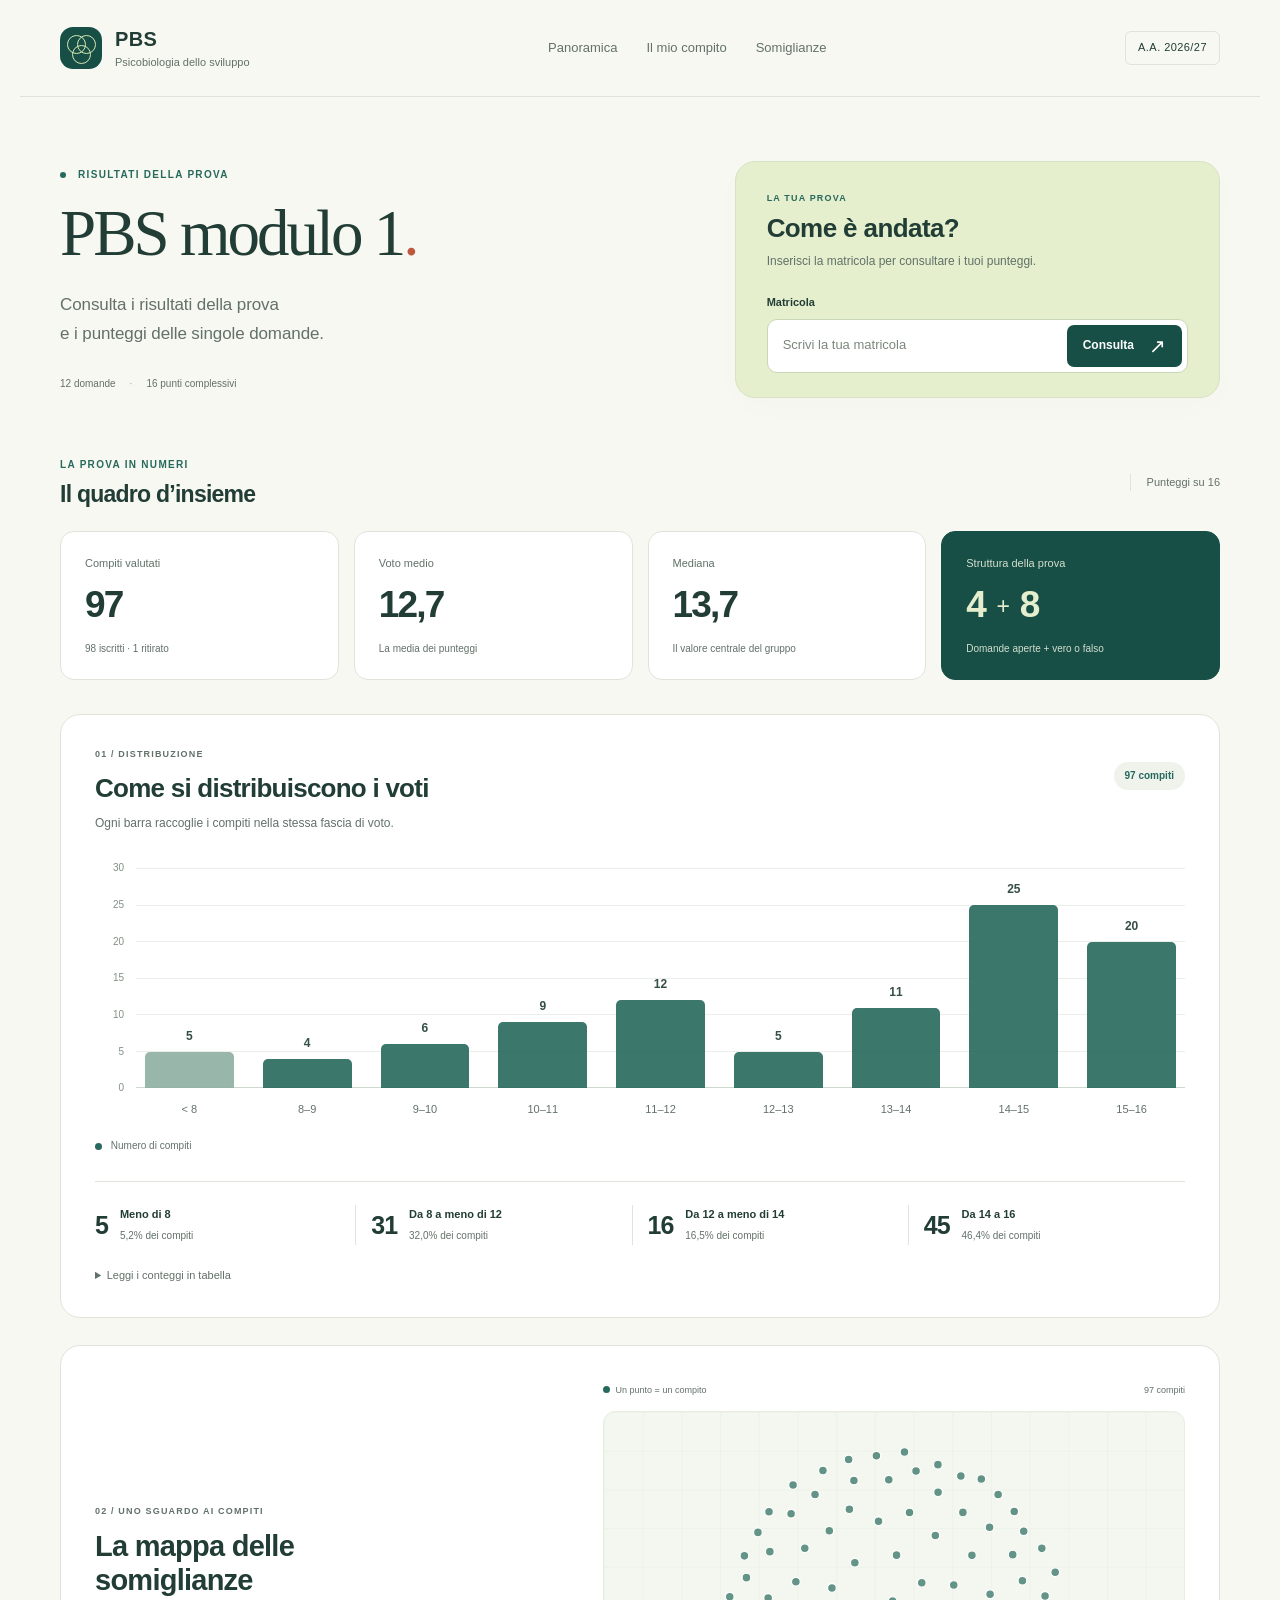
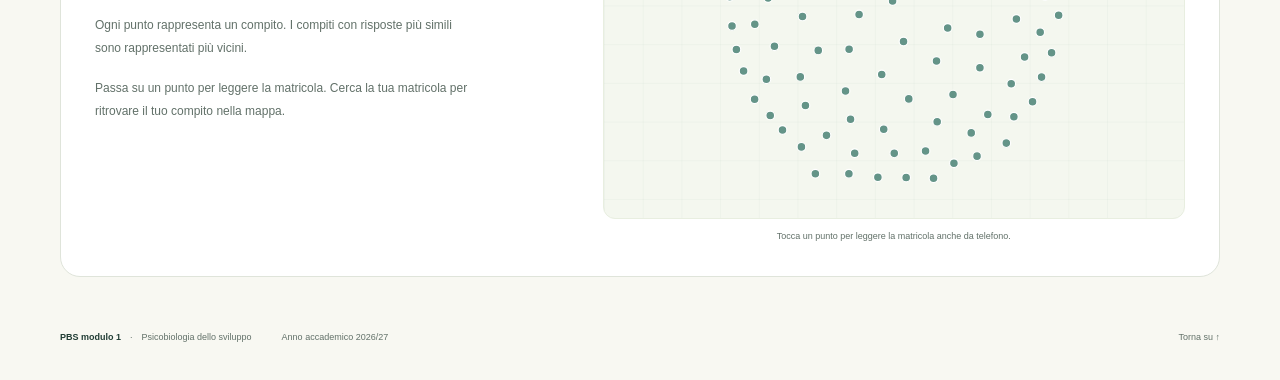
==== commit 3ad9f740: "Remove update date and extra explanatory sections" ====
--- a/docs/index.html
+++ b/docs/index.html
@@ -20,7 +20,7 @@
   </header>
   <main id="contenuto">
     <section class="hero" aria-labelledby="page-title">
-      <div class="hero-copy"><span class="eyebrow"><span class="status-dot"></span> Risultati della prova</span><h1 id="page-title">PBS modulo 1<span class="title-dot" aria-hidden="true">.</span></h1><p>Consulta i risultati della prova<br>e i punteggi delle singole domande.</p><div class="hero-meta"><span>12 domande</span><span>16 punti complessivi</span><span id="updated-at"></span></div></div>
+      <div class="hero-copy"><span class="eyebrow"><span class="status-dot"></span> Risultati della prova</span><h1 id="page-title">PBS modulo 1<span class="title-dot" aria-hidden="true">.</span></h1><p>Consulta i risultati della prova<br>e i punteggi delle singole domande.</p><div class="hero-meta"><span>12 domande</span><span>16 punti complessivi</span></div></div>
       <section class="lookup-card" id="consulta" aria-labelledby="lookup-title"><span class="section-tag">LA TUA PROVA</span><h2 id="lookup-title">Come è andata?</h2><p>Inserisci la matricola per consultare i tuoi punteggi.</p><form id="lookup-form" novalidate><label for="matricola">Matricola</label><div class="input-row"><input id="matricola" name="matricola" type="text" required maxlength="32" placeholder="Scrivi la tua matricola" autocomplete="off" autocapitalize="characters" spellcheck="false" aria-describedby="lookup-error"><button type="submit" aria-label="Mostra il risultato"><span>Consulta</span><span aria-hidden="true">↗</span></button></div><p id="lookup-error" class="form-error" role="alert"></p></form></section>
     </section>
 
@@ -35,7 +35,7 @@
       <div class="stats-grid"><article class="stat-card"><span>Compiti valutati</span><strong id="stat-count">—</strong><small id="stat-registered"></small></article><article class="stat-card"><span>Voto medio</span><strong id="stat-mean">—</strong><small>La media dei punteggi</small></article><article class="stat-card"><span>Mediana</span><strong id="stat-median">—</strong><small>Il valore centrale del gruppo</small></article><article class="stat-card stat-accent"><span>Struttura della prova</span><strong>4 <span>+</span> 8</strong><small>Domande aperte + vero o falso</small></article></div>
     </section>
 
-    <section id="distribuzione" class="panel distribution-panel" aria-labelledby="distribution-title"><div class="section-heading"><div><span class="section-tag">01 / DISTRIBUZIONE</span><h2 id="distribution-title">Come si distribuiscono i voti</h2></div><span id="distribution-count" class="count-pill"></span></div><p class="section-intro">Ogni barra raccoglie i compiti nella stessa fascia di voto.</p><div id="selected-bin" class="selected-bin" hidden><span class="legend-dot coral"></span><span id="selected-bin-text"></span><button id="clear-selection" type="button" aria-label="Nascondi la selezione nella distribuzione">×</button></div><div class="histogram" id="histogram" role="group" aria-label="Distribuzione dei voti, numero di compiti per fascia"><div id="chart-y-axis" class="chart-y-axis" aria-hidden="true"></div><div class="plot-area"><div class="chart-grid" aria-hidden="true"></div><div id="histogram-bars" class="histogram-bars"></div></div></div><div class="chart-caption"><span><i class="legend-dot teal"></i> Numero di compiti</span><p>I voti inferiori a 8 sono riuniti nella prima fascia.</p></div><div class="band-summary" id="band-summary"></div><details class="accessible-data"><summary>Leggi i conteggi in tabella</summary><table><caption>Distribuzione dei voti</caption><thead><tr><th scope="col">Fascia</th><th scope="col">Compiti</th><th scope="col">Percentuale</th></tr></thead><tbody id="distribution-table"></tbody></table></details></section>
+    <section id="distribuzione" class="panel distribution-panel" aria-labelledby="distribution-title"><div class="section-heading"><div><span class="section-tag">01 / DISTRIBUZIONE</span><h2 id="distribution-title">Come si distribuiscono i voti</h2></div><span id="distribution-count" class="count-pill"></span></div><p class="section-intro">Ogni barra raccoglie i compiti nella stessa fascia di voto.</p><div id="selected-bin" class="selected-bin" hidden><span class="legend-dot coral"></span><span id="selected-bin-text"></span><button id="clear-selection" type="button" aria-label="Nascondi la selezione nella distribuzione">×</button></div><div class="histogram" id="histogram" role="group" aria-label="Distribuzione dei voti, numero di compiti per fascia"><div id="chart-y-axis" class="chart-y-axis" aria-hidden="true"></div><div class="plot-area"><div class="chart-grid" aria-hidden="true"></div><div id="histogram-bars" class="histogram-bars"></div></div></div><div class="chart-caption"><span><i class="legend-dot teal"></i> Numero di compiti</span></div><div class="band-summary" id="band-summary"></div><details class="accessible-data"><summary>Leggi i conteggi in tabella</summary><table><caption>Distribuzione dei voti</caption><thead><tr><th scope="col">Fascia</th><th scope="col">Compiti</th><th scope="col">Percentuale</th></tr></thead><tbody id="distribution-table"></tbody></table></details></section>
 
     <section id="somiglianze" class="panel similarity-panel" aria-labelledby="similarity-title">
       <div class="similarity-copy"><span class="section-tag">02 / UNO SGUARDO AI COMPITI</span><h2 id="similarity-title">La mappa delle somiglianze</h2><p>Ogni punto rappresenta un compito. I compiti con risposte più simili sono rappresentati più vicini.</p><p>Passa su un punto per leggere la matricola. Cerca la tua matricola per ritrovare il tuo compito nella mappa.</p></div>
@@ -45,7 +45,6 @@
       </figure>
     </section>
 
-    <section class="reading-notes" aria-labelledby="notes-title"><div><span class="section-tag">LA PROVA</span><h2 id="notes-title">I punteggi</h2></div><div><h3>Un totale, dodici domande</h3><p>Il voto è la somma di quattro domande aperte, fino a 2 punti ciascuna, e otto vero/falso con giustificazione, fino a 1 punto ciascuna. Il massimo è 16.</p></div><div><h3>I risultati del gruppo</h3><p>Le statistiche e i grafici comprendono i compiti valutati. I ritirati non rientrano nei conteggi dei voti.</p></div></section>
     <noscript><p class="no-script">Per consultare i risultati e visualizzare i grafici è necessario attivare JavaScript.</p></noscript>
   </main>
   <footer class="site-footer"><span><strong>PBS modulo 1</strong><span class="footer-dot">·</span>Psicobiologia dello sviluppo</span><p>Anno accademico 2026/27</p><a href="#page-title">Torna su ↑</a></footer>
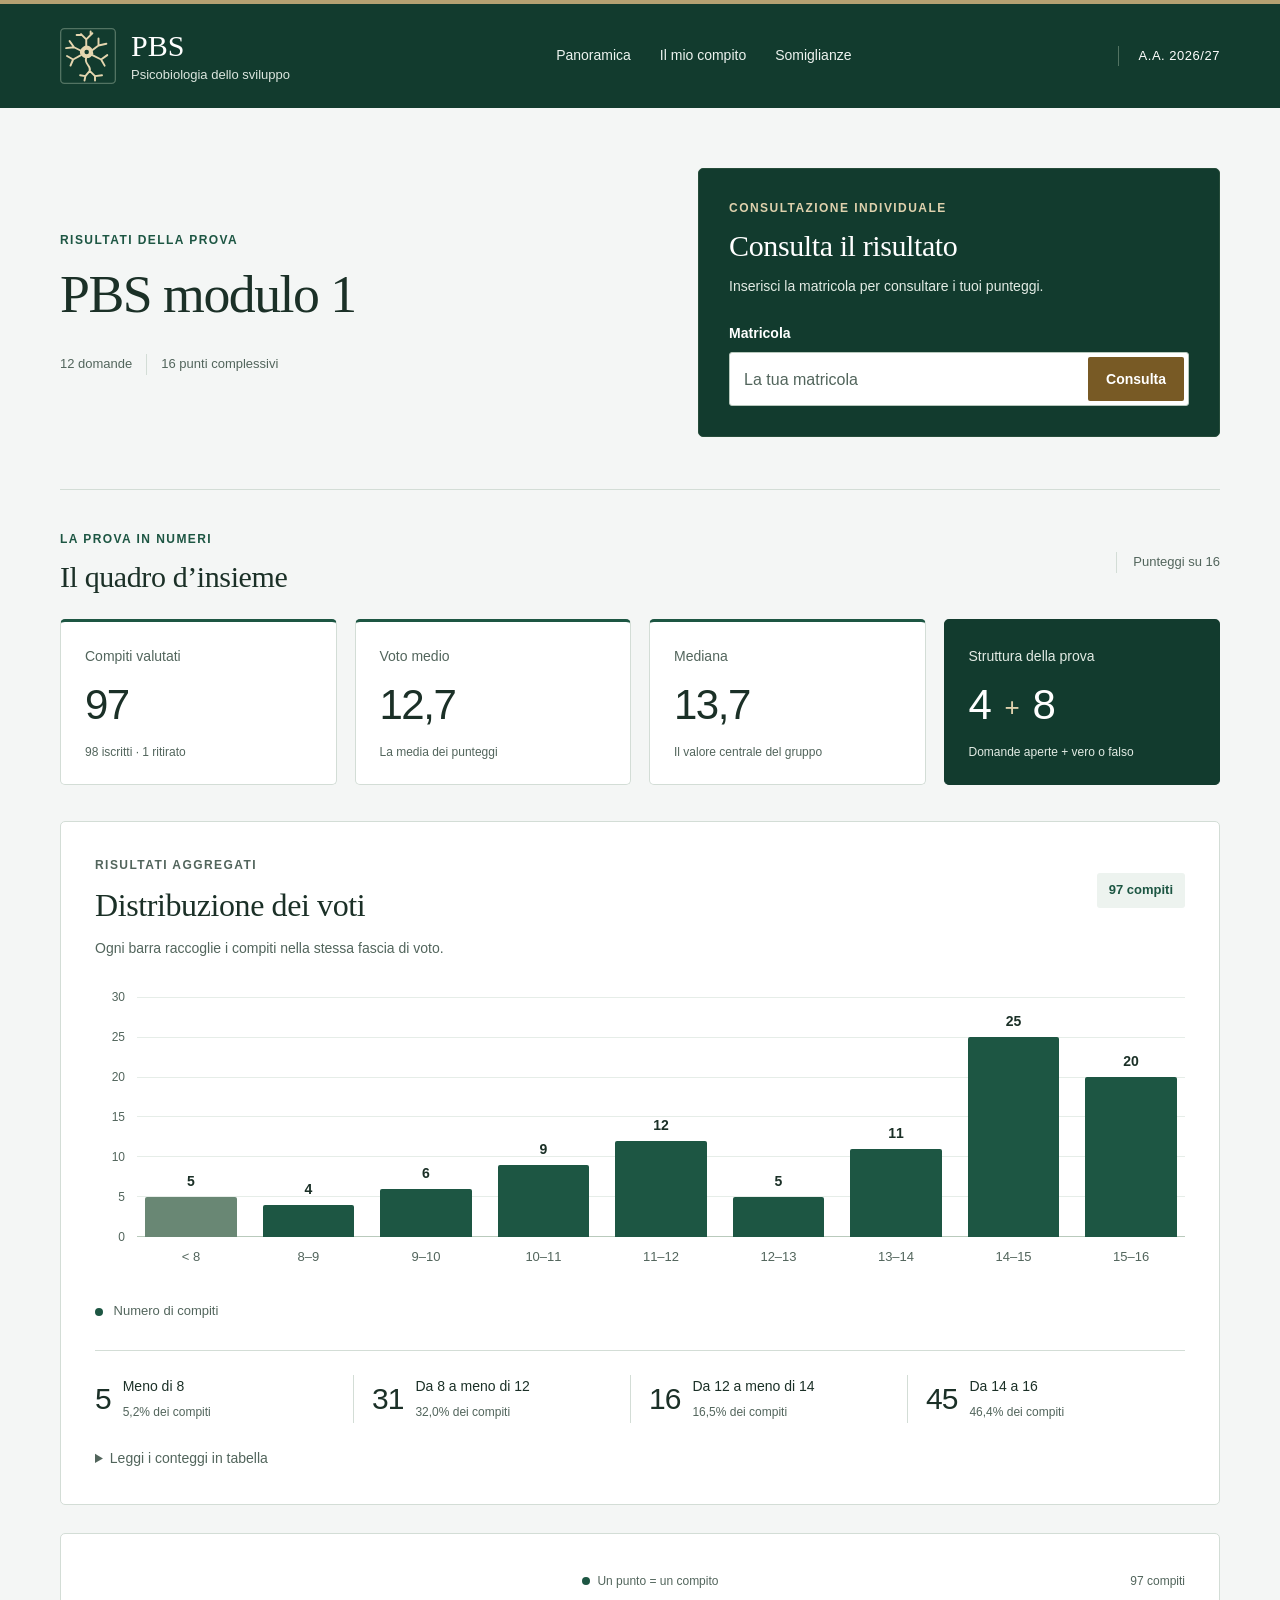
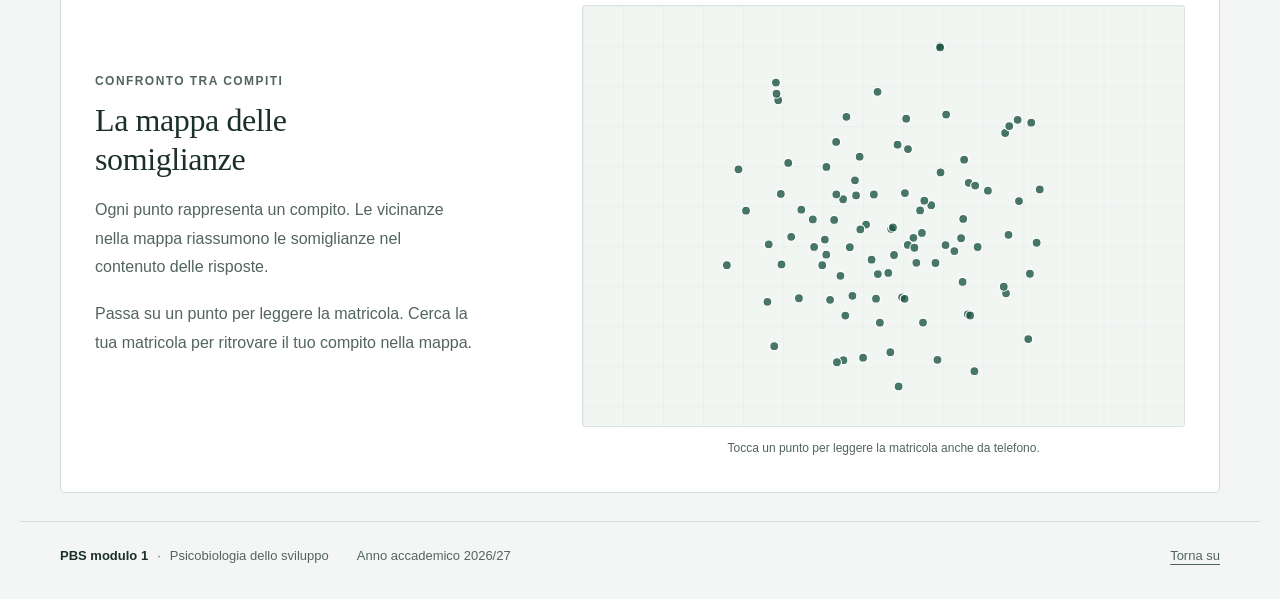
==== commit e422fd25: "Polish PBS results page and improve semantic similarity map" ====
--- a/docs/index.html
+++ b/docs/index.html
@@ -14,20 +14,20 @@
 <body>
   <a href="#contenuto" class="skip-link">Vai al contenuto</a>
   <header class="site-header">
-    <a class="brand" href="#" aria-label="PBS modulo 1, inizio pagina"><span class="brand-mark" aria-hidden="true"><i></i><i></i><i></i></span><span>PBS<span class="brand-caption">Psicobiologia dello sviluppo</span></span></a>
+    <a class="brand" href="#" aria-label="PBS modulo 1, inizio pagina"><img class="brand-mark" src="icon.svg" width="56" height="56" alt=""><span>PBS<span class="brand-caption">Psicobiologia dello sviluppo</span></span></a>
     <nav aria-label="Navigazione principale"><a href="#panoramica">Panoramica</a><a href="#consulta">Il mio compito</a><a href="#somiglianze">Somiglianze</a></nav>
     <span class="academic-year">A.A. 2026/27</span>
   </header>
   <main id="contenuto">
     <section class="hero" aria-labelledby="page-title">
-      <div class="hero-copy"><span class="eyebrow"><span class="status-dot"></span> Risultati della prova</span><h1 id="page-title">PBS modulo 1<span class="title-dot" aria-hidden="true">.</span></h1><p>Consulta i risultati della prova<br>e i punteggi delle singole domande.</p><div class="hero-meta"><span>12 domande</span><span>16 punti complessivi</span></div></div>
-      <section class="lookup-card" id="consulta" aria-labelledby="lookup-title"><span class="section-tag">LA TUA PROVA</span><h2 id="lookup-title">Come è andata?</h2><p>Inserisci la matricola per consultare i tuoi punteggi.</p><form id="lookup-form" novalidate><label for="matricola">Matricola</label><div class="input-row"><input id="matricola" name="matricola" type="text" required maxlength="32" placeholder="Scrivi la tua matricola" autocomplete="off" autocapitalize="characters" spellcheck="false" aria-describedby="lookup-error"><button type="submit" aria-label="Mostra il risultato"><span>Consulta</span><span aria-hidden="true">↗</span></button></div><p id="lookup-error" class="form-error" role="alert"></p></form></section>
+      <div class="hero-copy"><span class="eyebrow">Risultati della prova</span><h1 id="page-title">PBS modulo 1</h1><div class="hero-meta"><span>12 domande</span><span>16 punti complessivi</span></div></div>
+      <section class="lookup-card" id="consulta" aria-labelledby="lookup-title"><span class="section-tag">CONSULTAZIONE INDIVIDUALE</span><h2 id="lookup-title">Consulta il risultato</h2><p>Inserisci la matricola per consultare i tuoi punteggi.</p><form id="lookup-form" novalidate><label for="matricola">Matricola</label><div class="input-row"><input id="matricola" name="matricola" type="text" required maxlength="32" placeholder="La tua matricola" autocomplete="off" autocapitalize="characters" spellcheck="false" aria-describedby="lookup-error"><button type="submit" aria-label="Mostra il risultato">Consulta</button></div><p id="lookup-error" class="form-error" role="alert"></p></form></section>
     </section>
 
     <section id="student-result" class="result-panel" hidden aria-labelledby="result-title">
       <div class="section-heading result-heading"><div><span class="eyebrow">Il mio compito</span><h2 id="result-title" tabindex="-1">Il tuo risultato</h2><p id="result-id" class="muted"></p></div><button type="button" id="hide-result" class="text-button">Nascondi risultato <span aria-hidden="true">×</span></button></div>
       <div id="withdrawn-notice" class="withdrawn-notice" hidden>Per questa matricola risulta un ritiro. Non è attribuito un voto.</div>
-      <div id="score-detail"><div class="result-overview"><div class="total-score"><span>Voto totale</span><strong id="student-total"></strong><span class="score-denominator">/ 16</span></div><div class="result-subtotals"><div><span>Domande aperte</span><strong id="open-total"></strong><small>/ 8</small></div><div><span>Vero o falso</span><strong id="tf-total"></strong><small>/ 8</small></div></div><p id="student-bin" class="result-context"></p></div><div class="question-sections"><section aria-labelledby="open-heading"><h3 id="open-heading">Domande aperte <span>0–2 punti ciascuna</span></h3><div id="open-scores" class="question-scores"></div></section><section aria-labelledby="tf-heading"><h3 id="tf-heading">Vero o falso con giustificazione <span>0–1 punto ciascuna</span></h3><div id="tf-scores" class="question-scores"></div></section></div><a href="#distribuzione" class="chart-jump">Vedi la tua fascia nella distribuzione <span aria-hidden="true">↓</span></a></div>
+      <div id="score-detail"><div class="result-overview"><div class="total-score"><span>Voto totale</span><strong id="student-total"></strong><span class="score-denominator">/ 16</span></div><div class="result-subtotals"><div><span>Domande aperte</span><strong id="open-total"></strong><small>/ 8</small></div><div><span>Vero o falso</span><strong id="tf-total"></strong><small>/ 8</small></div></div><p id="student-bin" class="result-context"></p></div><div class="question-sections"><section aria-labelledby="open-heading"><h3 id="open-heading">Domande aperte <span>0–2 punti ciascuna</span></h3><div id="open-scores" class="question-scores"></div></section><section aria-labelledby="tf-heading"><h3 id="tf-heading">Vero o falso con giustificazione <span>0–1 punto ciascuna</span></h3><div id="tf-scores" class="question-scores"></div></section></div><a href="#distribuzione" class="chart-jump">Vedi la tua fascia nella distribuzione</a></div>
     </section>
 
     <section id="panoramica" aria-labelledby="overview-title">
@@ -35,19 +35,19 @@
       <div class="stats-grid"><article class="stat-card"><span>Compiti valutati</span><strong id="stat-count">—</strong><small id="stat-registered"></small></article><article class="stat-card"><span>Voto medio</span><strong id="stat-mean">—</strong><small>La media dei punteggi</small></article><article class="stat-card"><span>Mediana</span><strong id="stat-median">—</strong><small>Il valore centrale del gruppo</small></article><article class="stat-card stat-accent"><span>Struttura della prova</span><strong>4 <span>+</span> 8</strong><small>Domande aperte + vero o falso</small></article></div>
     </section>
 
-    <section id="distribuzione" class="panel distribution-panel" aria-labelledby="distribution-title"><div class="section-heading"><div><span class="section-tag">01 / DISTRIBUZIONE</span><h2 id="distribution-title">Come si distribuiscono i voti</h2></div><span id="distribution-count" class="count-pill"></span></div><p class="section-intro">Ogni barra raccoglie i compiti nella stessa fascia di voto.</p><div id="selected-bin" class="selected-bin" hidden><span class="legend-dot coral"></span><span id="selected-bin-text"></span><button id="clear-selection" type="button" aria-label="Nascondi la selezione nella distribuzione">×</button></div><div class="histogram" id="histogram" role="group" aria-label="Distribuzione dei voti, numero di compiti per fascia"><div id="chart-y-axis" class="chart-y-axis" aria-hidden="true"></div><div class="plot-area"><div class="chart-grid" aria-hidden="true"></div><div id="histogram-bars" class="histogram-bars"></div></div></div><div class="chart-caption"><span><i class="legend-dot teal"></i> Numero di compiti</span></div><div class="band-summary" id="band-summary"></div><details class="accessible-data"><summary>Leggi i conteggi in tabella</summary><table><caption>Distribuzione dei voti</caption><thead><tr><th scope="col">Fascia</th><th scope="col">Compiti</th><th scope="col">Percentuale</th></tr></thead><tbody id="distribution-table"></tbody></table></details></section>
+    <section id="distribuzione" class="panel distribution-panel" aria-labelledby="distribution-title"><div class="section-heading"><div><span class="section-tag">RISULTATI AGGREGATI</span><h2 id="distribution-title">Distribuzione dei voti</h2></div><span id="distribution-count" class="count-pill"></span></div><p class="section-intro">Ogni barra raccoglie i compiti nella stessa fascia di voto.</p><div id="selected-bin" class="selected-bin" hidden><span class="legend-dot coral"></span><span id="selected-bin-text"></span><button id="clear-selection" type="button" aria-label="Nascondi la selezione nella distribuzione">×</button></div><div class="histogram" id="histogram" role="group" aria-label="Distribuzione dei voti, numero di compiti per fascia"><div id="chart-y-axis" class="chart-y-axis" aria-hidden="true"></div><div class="plot-area"><div class="chart-grid" aria-hidden="true"></div><div id="histogram-bars" class="histogram-bars"></div></div></div><div class="chart-caption"><span><i class="legend-dot teal"></i> Numero di compiti</span></div><div class="band-summary" id="band-summary"></div><details class="accessible-data"><summary>Leggi i conteggi in tabella</summary><table><caption>Distribuzione dei voti</caption><thead><tr><th scope="col">Fascia</th><th scope="col">Compiti</th><th scope="col">Percentuale</th></tr></thead><tbody id="distribution-table"></tbody></table></details></section>
 
     <section id="somiglianze" class="panel similarity-panel" aria-labelledby="similarity-title">
-      <div class="similarity-copy"><span class="section-tag">02 / UNO SGUARDO AI COMPITI</span><h2 id="similarity-title">La mappa delle somiglianze</h2><p>Ogni punto rappresenta un compito. I compiti con risposte più simili sono rappresentati più vicini.</p><p>Passa su un punto per leggere la matricola. Cerca la tua matricola per ritrovare il tuo compito nella mappa.</p></div>
+      <div class="similarity-copy"><span class="section-tag">CONFRONTO TRA COMPITI</span><h2 id="similarity-title">La mappa delle somiglianze</h2><p>Ogni punto rappresenta un compito. Le vicinanze nella mappa riassumono le somiglianze nel contenuto delle risposte.</p><p>Passa su un punto per leggere la matricola. Cerca la tua matricola per ritrovare il tuo compito nella mappa.</p></div>
       <figure class="similarity-figure"><div class="map-topline"><span class="map-label"><i class="legend-dot teal"></i> Un punto = un compito</span><span id="map-selected-legend" hidden><i class="legend-dot coral"></i> Il tuo compito</span><span id="map-count"></span></div>
-        <div class="map-stage"><svg id="similarity-chart" viewBox="0 0 600 420" role="group" aria-labelledby="map-svg-title map-svg-desc"><title id="map-svg-title">Somiglianza delle risposte tra i compiti</title><desc id="map-svg-desc">Ogni punto è un compito. I compiti più simili sono rappresentati più vicini. Passa su un punto o selezionalo per leggere la matricola.</desc><defs><pattern id="map-grid" width="40" height="40" patternUnits="userSpaceOnUse"><path d="M 40 0 L 0 0 0 40" fill="none" stroke="currentColor" stroke-width="0.6" opacity="0.12"/></pattern></defs><rect width="600" height="420" fill="url(#map-grid)"/><g id="map-points"></g></svg><div id="map-tooltip" class="map-tooltip" role="tooltip" hidden></div></div>
+        <div class="map-stage"><svg id="similarity-chart" viewBox="0 0 600 420" role="group" aria-labelledby="map-svg-title map-svg-desc"><title id="map-svg-title">Somiglianza delle risposte tra i compiti</title><desc id="map-svg-desc">Ogni punto è un compito. Le vicinanze riassumono le somiglianze nel contenuto delle risposte. Passa su un punto o selezionalo per leggere la matricola.</desc><defs><pattern id="map-grid" width="40" height="40" patternUnits="userSpaceOnUse"><path d="M 40 0 L 0 0 0 40" fill="none" stroke="currentColor" stroke-width="0.6" opacity="0.12"/></pattern></defs><rect width="600" height="420" fill="url(#map-grid)"/><g id="map-points"></g></svg><div id="map-tooltip" class="map-tooltip" role="tooltip" hidden></div></div>
         <figcaption>Tocca un punto per leggere la matricola anche da telefono.</figcaption>
       </figure>
     </section>
 
     <noscript><p class="no-script">Per consultare i risultati e visualizzare i grafici è necessario attivare JavaScript.</p></noscript>
   </main>
-  <footer class="site-footer"><span><strong>PBS modulo 1</strong><span class="footer-dot">·</span>Psicobiologia dello sviluppo</span><p>Anno accademico 2026/27</p><a href="#page-title">Torna su ↑</a></footer>
+  <footer class="site-footer"><span><strong>PBS modulo 1</strong><span class="footer-dot">·</span>Psicobiologia dello sviluppo</span><p>Anno accademico 2026/27</p><a href="#page-title">Torna su</a></footer>
   <div id="lookup-announcement" class="sr-only" role="status" aria-live="polite"></div>
 </body>
 </html>
--- a/docs/styles.css
+++ b/docs/styles.css
@@ -1,11 +1,250 @@
 @charset "UTF-8";
-:root{--paper:#f8f8f2;--white:#fff;--ink:#213d35;--muted:#627169;--green:#27695c;--deep:#174f47;--line:#dfe4da;--lime:#e5efce;--lime-bright:#d5e8af;--coral:#bd593c;--coral-light:#fcf0e8;--sans:Inter,"Avenir Next",Avenir,"Segoe UI",sans-serif;--radius:20px}
-*{box-sizing:border-box}html{scroll-behavior:smooth;scroll-padding-top:26px}body{margin:0;background:var(--paper);color:var(--ink);font-family:var(--sans);font-size:15px;line-height:1.6;-webkit-font-smoothing:antialiased}button,input{font:inherit}button,a,input,summary{-webkit-tap-highlight-color:transparent}button,a,summary{touch-action:manipulation}a{color:inherit;text-decoration:none}button{cursor:pointer}button:disabled{cursor:default}button:focus-visible,a:focus-visible,summary:focus-visible,input:focus-visible,[tabindex]:focus-visible{outline:3px solid var(--coral);outline-offset:4px}button{border:0}h1,h2,h3,p{margin:0}h1,h2,h3{font-weight:600}h2{font-size:27px;line-height:1.25;letter-spacing:-.75px}h3{font-size:15px;line-height:1.5}p{color:var(--muted)}[hidden]{display:none!important}.sr-only{position:absolute;width:1px;height:1px;padding:0;margin:-1px;overflow:hidden;clip:rect(0,0,0,0);white-space:nowrap;border:0}.skip-link{position:absolute;top:-80px;left:20px;z-index:100;background:var(--ink);color:white;padding:12px 18px;border-radius:8px}.skip-link:focus{top:10px}.site-header{max-width:1240px;margin:auto;padding:27px 40px;display:flex;align-items:center;justify-content:space-between;gap:30px;border-bottom:1px solid var(--line)}.brand{display:flex;align-items:center;gap:13px;font-size:20px;font-weight:750;letter-spacing:.02em;line-height:1.15}.brand-caption{display:block;font-size:11px;font-weight:450;letter-spacing:0;color:var(--muted);margin-top:5px}.brand-mark{width:42px;height:42px;border-radius:13px;background:var(--deep);position:relative;flex:none}.brand-mark i{display:block;position:absolute;width:19px;height:19px;border:1.7px solid var(--lime-bright);border-radius:50%;left:7px;top:8px}.brand-mark i:nth-child(2){left:17px}.brand-mark i:nth-child(3){left:12px;top:18px}.site-header nav{display:flex;gap:29px;font-size:13px}.site-header nav a{color:var(--muted);transition:color .15s}.site-header nav a:hover{color:var(--deep)}.academic-year{font-size:11px;letter-spacing:.04em;border:1px solid var(--line);padding:7px 12px;border-radius:6px;white-space:nowrap}main{max-width:1240px;margin:auto;padding:0 40px}.hero{display:grid;grid-template-columns:1.25fr 1fr;align-items:center;gap:68px;padding:64px 0 59px}.eyebrow,.section-tag{display:block;font-size:10px;font-weight:650;letter-spacing:.13em;text-transform:uppercase}.eyebrow{color:var(--green);margin-bottom:14px}.status-dot{display:inline-block;width:6px;height:6px;border-radius:50%;background:var(--green);margin-right:8px;vertical-align:middle}.hero h1{font-family:Georgia,"Times New Roman",serif;font-size:65px;line-height:1.12;letter-spacing:-3px;font-weight:400;white-space:nowrap}.title-dot{color:var(--coral)}.hero-copy>p{font-size:17px;line-height:1.7;margin-top:21px;letter-spacing:-.1px}.hero-meta{display:flex;flex-wrap:wrap;gap:8px 14px;color:var(--muted);font-size:10px;margin-top:27px}.hero-meta span+span:before{content:"·";margin-right:14px;color:#9aa99b}.lookup-card{background:var(--lime);padding:29px 31px 24px;border-radius:var(--radius);border:1px solid #d7e2c4;box-shadow:0 9px 32px #213d3504}.lookup-card .section-tag{color:var(--green);font-size:9px;margin-bottom:7px}.lookup-card h2{font-size:26px;letter-spacing:-.6px}.lookup-card>p{font-size:12px;margin-top:7px}.lookup-card form{margin-top:23px}.lookup-card label{font-size:11px;font-weight:650;display:block;margin-bottom:7px}.input-row{display:flex;padding:5px;background:#fff;border:1px solid #c8d7ba;border-radius:10px;gap:3px}.input-row:focus-within{border-color:var(--green);box-shadow:0 0 0 3px #27695c15}.input-row input{width:100%;min-width:0;background:transparent;border:0;padding:9px 10px;font-size:13px;color:var(--ink)}.input-row input::placeholder{color:#7c877c}.input-row input:focus-visible{outline:none}.input-row button{display:flex;align-items:center;gap:15px;background:var(--deep);color:#fff;padding:11px 16px;border-radius:7px;font-size:12px;font-weight:550;white-space:nowrap;transition:background .15s}.input-row button:hover{background:#103f38}.input-row button span:last-child{font-size:20px;line-height:1}.form-error{font-size:12px;color:#8e3322;margin-top:7px}.form-error:empty{display:none}.lookup-card .lookup-footnote{font-size:10px;margin-top:14px;color:#546849}.lookup-footnote>span{font-size:16px;margin-right:3px;vertical-align:middle}.section-heading{display:flex;align-items:center;justify-content:space-between;gap:20px}.overview-heading{margin-bottom:23px}.overview-heading .eyebrow{margin-bottom:7px}.overview-heading h2{font-size:23px}.scale-label{font-size:11px;color:var(--muted);border-left:1px solid var(--line);padding-left:16px}.stats-grid{display:grid;grid-template-columns:repeat(4,1fr);gap:15px;margin-bottom:34px}.stat-card{background:white;border:1px solid var(--line);padding:23px 24px 20px;border-radius:14px}.stat-card>span{display:block;font-size:11px;color:var(--muted);font-weight:500}.stat-card>strong{display:block;font-size:37px;font-weight:550;line-height:1.3;letter-spacing:-1.8px;font-variant-numeric:tabular-nums;margin:8px 0 6px}.stat-card>small{font-size:10px;color:var(--muted)}.stat-accent{background:var(--deep);border-color:var(--deep);color:var(--lime)}.stat-accent>span,.stat-accent>small{color:#d3dfcc}.stat-accent strong span{font-size:23px;font-weight:350;vertical-align:3px;margin:0 3px}.panel{background:white;border:1px solid var(--line);border-radius:var(--radius);padding:32px 34px;margin-bottom:27px}.panel .section-tag{color:var(--muted);font-size:9px;margin-bottom:10px}.panel h2{font-size:26px}.count-pill{font-size:10px;background:#eff3ec;color:var(--green);padding:6px 11px;border-radius:30px;white-space:nowrap;font-weight:550}.section-intro{font-size:12px;margin-top:10px}.histogram{display:grid;grid-template-columns:29px minmax(0,1fr);column-gap:12px;height:256px;margin:35px 0 0}.chart-y-axis{position:relative;height:220px;font-size:10px;color:#829085;font-variant-numeric:tabular-nums}.chart-y-axis span{position:absolute;right:0;transform:translateY(50%)}.plot-area{position:relative;min-width:0}.chart-grid{height:220px;position:absolute;inset:0 0 auto;border-bottom:1px solid #cdd8ce;background:repeating-linear-gradient(to top,transparent,transparent calc(100% / 6 - 1px),#eaf0e9 calc(100% / 6 - 1px),#eaf0e9 calc(100% / 6))}.histogram-bars{display:grid;grid-template-columns:repeat(9,minmax(0,1fr));gap:clamp(6px,2.3vw,29px);position:relative;height:256px;padding:0 9px}.bin-column{min-width:0;position:relative;height:256px;display:flex;flex-direction:column;justify-content:flex-end;padding-bottom:36px}.bar{position:relative;background:var(--green);height:var(--bar-height);border-radius:5px 5px 0 0;transition:background .2s;min-height:2px;opacity:.9}.bin-column:first-child .bar{background:#8fafa3}.bar-count{position:absolute;top:-25px;left:50%;transform:translateX(-50%);font-size:12px;font-variant-numeric:tabular-nums;font-weight:550;color:var(--ink)}.bar-label{position:absolute;bottom:6px;left:50%;transform:translateX(-50%);font-size:11px;color:var(--muted);white-space:nowrap}.bin-column.selected .bar{background:var(--coral);opacity:1;box-shadow:0 0 0 3px #bd593c16}.bin-column.selected .bar-count,.bin-column.selected .bar-label{color:var(--coral);font-weight:700}.bin-column.selected .bar:after{content:"";display:block;width:6px;height:6px;position:absolute;bottom:-34px;left:calc(50% - 3px);background:var(--coral);border-radius:50%}.chart-caption{display:flex;align-items:flex-start;gap:35px;justify-content:space-between;margin-top:14px;font-size:10px}.chart-caption>span{white-space:nowrap;color:var(--muted)}.chart-caption p{max-width:590px;line-height:1.6}.legend-dot{display:inline-block;width:7px;height:7px;border-radius:50%;flex:none;vertical-align:middle;margin-right:6px}.teal{background:var(--green)}.coral{background:var(--coral)}.band-summary{display:grid;grid-template-columns:repeat(4,1fr);margin-top:27px;padding-top:23px;border-top:1px solid var(--line);gap:15px}.band-summary>div{display:grid;grid-template-columns:auto 1fr;gap:2px 12px;align-items:center;border-right:1px solid var(--line);padding-right:10px}.band-summary>div:last-child{border-right:0}.band-summary strong{grid-row:span 2;font-size:25px;font-weight:550;letter-spacing:-1px;font-variant-numeric:tabular-nums}.band-summary span{font-size:11px;font-weight:550;line-height:1.4}.band-summary small{font-size:10px;color:var(--muted);line-height:1.5}.selected-bin{display:flex;align-items:center;gap:4px;border-radius:8px;background:var(--coral-light);color:#93442d;padding:10px 13px;margin-top:17px;font-size:12px}.selected-bin button{margin-left:auto;background:transparent;color:#93442d;font-size:20px;line-height:1;padding:0 5px}.accessible-data{font-size:11px;margin-top:22px;color:var(--muted)}summary{cursor:pointer;list-style-position:inside}summary:hover{color:var(--deep)}table{border-collapse:collapse;width:100%;text-align:left;margin-top:14px}caption{text-align:left;font-weight:650;margin-bottom:10px}th,td{padding:8px 12px;border-bottom:1px solid var(--line)}th{font-weight:600}.similarity-panel{display:grid;grid-template-columns:.88fr 1.12fr;gap:50px;align-items:center;padding-top:37px;padding-bottom:32px}.similarity-copy h2{font-size:29px;max-width:310px;line-height:1.18}.similarity-copy>p{font-size:12px;line-height:1.9;margin-top:17px;max-width:380px}.map-warning{display:flex;gap:13px;margin-top:22px;border-top:1px solid var(--line);padding-top:20px}.map-warning>span{font-size:24px;line-height:1;color:var(--green)}.map-warning p{font-size:10px;line-height:1.7}.map-warning strong{font-weight:550;color:var(--ink)}.method-details{font-size:11px;color:var(--muted);margin-top:18px}.method-details p{margin-top:12px;line-height:1.8}.similarity-figure{margin:0;min-width:0}.map-topline{display:flex;align-items:center;justify-content:space-between;font-size:9px;color:var(--muted);margin-bottom:14px}.map-label{display:flex;align-items:center}.similarity-figure svg{display:block;width:100%;height:auto;color:var(--green);background:#f4f7ef;border:1px solid #e8eee0;border-radius:12px}.similarity-figure circle{fill:var(--green);fill-opacity:.63;stroke:white;stroke-width:1.2;transition:fill-opacity .2s,r .2s}.similarity-figure circle:hover{fill-opacity:1;r:6}.similarity-figure figcaption{color:var(--muted);font-size:9px;line-height:1.6;margin-top:10px;text-align:center}.reading-notes{display:grid;grid-template-columns:.8fr 1fr 1fr;gap:48px;padding:30px 3px 39px;border-bottom:1px solid var(--line)}.reading-notes .section-tag{font-size:9px;color:var(--muted);margin-bottom:10px}.reading-notes h2{font-family:Georgia,serif;font-size:27px;line-height:1.2;font-weight:400;letter-spacing:-.5px;max-width:170px}.reading-notes h3{font-size:12px;margin-bottom:9px}.reading-notes p{font-size:11px;line-height:1.85}.site-footer{max-width:1240px;margin:0 auto;padding:26px 40px 35px;display:flex;align-items:flex-start;gap:30px;font-size:9px;color:var(--muted)}.site-footer>span{white-space:nowrap}.site-footer strong{font-weight:600;color:var(--ink)}.footer-dot{margin:0 9px}.site-footer p{max-width:460px;font-size:9px;line-height:1.7}.site-footer>a{margin-left:auto;white-space:nowrap}.result-panel{background:#fff;border:1px solid #c9d6bd;border-left:4px solid var(--green);border-radius:var(--radius);padding:30px 32px;margin-bottom:40px;scroll-margin-top:20px}.result-heading{align-items:flex-start;margin-bottom:25px}.result-heading .eyebrow{margin-bottom:7px}.result-heading h2{font-size:26px}.muted{color:var(--muted)}#result-id{font-size:12px;margin-top:7px;font-variant-numeric:tabular-nums}.text-button{background:transparent;color:var(--muted);padding:4px 0;font-size:11px}.text-button span{font-size:18px;vertical-align:-1px;margin-left:10px}.result-overview{display:grid;grid-template-columns:auto auto 1fr;gap:40px;align-items:center;border-bottom:1px solid var(--line);padding-bottom:25px;margin-bottom:25px}.total-score>span:first-child{display:block;font-size:11px;color:var(--muted)}.total-score strong{font-size:49px;font-weight:550;letter-spacing:-2px;line-height:1.3;font-variant-numeric:tabular-nums}.score-denominator{font-size:17px;color:var(--muted);margin-left:10px}.result-subtotals{display:flex;gap:25px;border-left:1px solid var(--line);padding-left:30px}.result-subtotals>div>span{display:block;font-size:10px;color:var(--muted)}.result-subtotals strong{font-size:26px;font-weight:500;letter-spacing:-1px}.result-subtotals small{font-size:12px;margin-left:5px;color:var(--muted)}.result-context{font-size:12px;max-width:245px;margin-left:auto;background:#f4f7ef;border-radius:10px;padding:14px 17px}.question-sections{display:grid;grid-template-columns:1fr 1fr;gap:35px}.question-sections h3{font-size:13px;display:flex;flex-wrap:wrap;align-items:center;justify-content:space-between;gap:8px;margin-bottom:14px}.question-sections h3 span{font-size:10px;font-weight:400;color:var(--muted)}.question-row{display:grid;grid-template-columns:30px minmax(0,1fr) 55px;gap:10px;align-items:center;padding:10px 0;border-bottom:1px solid #eef1eb;font-size:12px}.question-id{color:var(--green);font-weight:600;font-size:10px}.question-topic{min-width:0;color:var(--muted)}.question-grade{text-align:right;font-weight:600;font-variant-numeric:tabular-nums}.question-grade small{color:var(--muted);font-size:10px;font-weight:400}.grade-track{grid-column:2/4;height:3px;background:#eef2e9;border-radius:3px;overflow:hidden;margin-top:-5px}.grade-fill{display:block;height:100%;background:#8dab7e;border-radius:3px}.chart-jump{display:inline-block;margin-top:23px;font-size:11px;color:var(--green);font-weight:550}.chart-jump span{margin-left:8px}.withdrawn-notice{padding:17px 20px;background:#f4f7ef;border-radius:10px;color:var(--muted);font-size:13px}.no-script{border:1px solid var(--coral);padding:20px;border-radius:10px;color:var(--coral);margin:20px 0}
-@media(min-width:1440px){.hero{padding-top:75px;padding-bottom:69px}.hero h1{font-size:72px}.lookup-card{padding-top:32px;padding-bottom:28px}.stats-grid{margin-bottom:38px}}
-@media(max-width:1000px){.site-header{padding:23px 28px}.site-header nav{gap:18px;font-size:12px}.academic-year{display:none}main{padding:0 28px}.hero{gap:30px;padding:48px 0}.hero h1{font-size:53px;letter-spacing:-2.8px}.hero-copy>p{font-size:15px}.lookup-card{padding:24px}.hero-meta{font-size:9px;gap:5px 9px}.hero-meta span+span:before{margin-right:9px}.stat-card{padding:19px 18px}.stat-card>small{font-size:9px}.stat-card>strong{font-size:33px}.panel{padding:28px}.similarity-panel{gap:28px}.similarity-copy h2{font-size:26px}.result-overview{gap:25px;grid-template-columns:auto 1fr}.result-context{grid-column:1/-1;max-width:none;margin-left:0}.result-subtotals{justify-content:flex-end}.reading-notes{gap:28px}.site-footer{padding-left:28px;padding-right:28px;flex-wrap:wrap;gap:15px 30px}.site-footer p{order:3;max-width:none;flex-basis:100%}.site-footer>a{margin-left:auto}}
-@media(max-width:720px){.site-header{padding:20px}.brand{font-size:19px;gap:10px}.brand-caption{font-size:9px}.brand-mark{width:39px;height:39px}.site-header nav{gap:17px;font-size:11px}.site-header nav a:last-child{display:none}main{padding:0 20px}.hero{grid-template-columns:1fr;gap:29px;padding:35px 0 37px}.hero h1{font-size:58px;letter-spacing:-2.8px}.hero-copy>p{font-size:15px;margin-top:17px}.hero-meta{margin-top:20px;font-size:10px;gap:6px 12px}.hero-meta span+span:before{margin-right:12px}.hero .eyebrow{font-size:9px;margin-bottom:12px}.lookup-card{padding:24px;max-width:none}.lookup-card>p{font-size:12px}.lookup-card form{margin-top:19px}.input-row input{padding:11px 8px;font-size:16px}.input-row button{font-size:12px}.lookup-card .lookup-footnote{font-size:10px}.stats-grid{grid-template-columns:repeat(2,1fr);gap:11px;margin-bottom:25px}.stat-card{padding:19px 20px}.stat-card>strong{font-size:35px}.stat-card>small{font-size:10px}.overview-heading{margin-bottom:18px}.overview-heading h2{font-size:23px}.scale-label{font-size:10px;padding-left:12px}.panel{padding:24px 20px;border-radius:16px;margin-bottom:20px}.panel h2{font-size:23px}.panel .section-tag{font-size:8px;letter-spacing:.1em}.count-pill{font-size:9px;padding:5px 9px}.section-heading{gap:12px}.distribution-panel>.section-heading{align-items:flex-start}.distribution-panel .section-heading h2{max-width:230px}.section-intro{font-size:11px;line-height:1.8}.histogram{column-gap:7px;margin-top:38px;height:231px;grid-template-columns:20px minmax(0,1fr)}.chart-y-axis,.chart-grid{height:195px}.histogram-bars,.bin-column{height:231px}.histogram-bars{gap:8px;padding:0 4px}.bar-count{font-size:11px;top:-24px}.bar-label{font-size:10px}.chart-y-axis{font-size:9px}.chart-caption{flex-direction:column;gap:7px;margin-top:13px;font-size:9px}.chart-caption p{font-size:9px}.band-summary{grid-template-columns:repeat(2,1fr);gap:20px 14px;padding-top:20px;margin-top:22px}.band-summary>div:nth-child(2){border-right:0}.band-summary strong{font-size:27px}.band-summary span{font-size:10px}.band-summary small{font-size:9px}.selected-bin{font-size:11px;align-items:flex-start}.selected-bin button{padding-top:2px}.similarity-panel{grid-template-columns:1fr;gap:26px;padding-top:25px}.similarity-copy h2{font-size:27px;max-width:none}.similarity-copy>p{font-size:12px;max-width:none;margin-top:13px}.map-warning{margin-top:18px;padding-top:17px}.map-warning p{font-size:10px}.method-details{font-size:11px}.map-topline{font-size:9px}.similarity-figure figcaption{font-size:9px}.reading-notes{grid-template-columns:1fr;gap:22px;padding:23px 1px 29px}.reading-notes h2{max-width:none;font-size:29px}.reading-notes h3{font-size:13px}.reading-notes p{font-size:12px}.site-footer{padding:23px 20px 30px;font-size:10px;gap:15px}.site-footer p{font-size:10px}.site-footer>span{white-space:normal}.footer-dot{margin:0 6px}.result-panel{padding:23px 20px;margin-bottom:30px;border-radius:16px}.result-heading h2{font-size:23px}.result-heading .eyebrow{font-size:9px}.text-button{font-size:10px;max-width:100px;text-align:right}.result-overview{gap:20px}.total-score strong{font-size:43px}.score-denominator{font-size:14px;margin-left:5px}.result-subtotals{padding-left:16px;gap:17px}.result-subtotals strong{font-size:24px}.result-subtotals>div>span{font-size:9px}.result-context{font-size:11px;padding:12px 14px}.question-sections{grid-template-columns:1fr;gap:25px}.question-sections h3{font-size:12px}.question-row{font-size:12px}.question-topic{font-size:11px}.result-heading{gap:15px}.selected-bin .legend-dot{margin-top:5px}}
-@media(max-width:390px){.site-header{padding:18px 16px}.site-header nav{gap:12px;font-size:10px}.brand-caption{max-width:130px;font-size:8px}main{padding:0 16px}.hero h1{font-size:52px}.hero-meta{font-size:9px;gap:6px 8px}.hero-meta span+span:before{margin-right:8px}.lookup-card{padding:22px 19px}.input-row button{padding:11px 12px;gap:10px}.panel{padding:22px 15px}.histogram-bars{gap:6px}.bar-label{font-size:9px}.stat-card{padding:17px 15px}.stat-card>small{font-size:9px}.result-panel{padding:21px 16px}.result-subtotals{gap:12px;padding-left:12px}.result-subtotals>div>span{font-size:8px}.result-subtotals strong{font-size:22px}.site-footer{padding-left:16px;padding-right:16px}}
-@media(prefers-reduced-motion:reduce){html{scroll-behavior:auto}*,*:before,*:after{transition:none!important;animation:none!important}}
-@media print{body{background:white}.site-header nav,.lookup-card,.text-button,.chart-jump,.site-footer>a,.selected-bin button{display:none}.site-header,main,.site-footer{padding-left:0;padding-right:0}.hero{display:block;padding:25px 0}.hero h1{font-size:42px}.hero-copy>p{font-size:13px}.panel,.stat-card,.result-panel{break-inside:avoid}.hero-meta{margin-top:12px}.stats-grid{gap:8px}.stat-card{padding:15px}.similarity-panel{gap:20px}.site-footer{font-size:8px}.result-panel{border-left-width:2px}a{color:inherit}}
-.map-stage{position:relative}.map-tooltip{position:absolute;z-index:2;pointer-events:none;background:var(--deep);color:#fff;padding:9px 12px;border-radius:8px;font-size:11px;line-height:1.5;box-shadow:0 4px 15px #213d3520;width:max-content;max-width:calc(100% - 16px)}.map-point{cursor:pointer}.map-point .map-hit,.map-point .map-hit:hover{r:12;fill:transparent;stroke:none}.map-point .map-dot{r:4.5;fill:var(--green);fill-opacity:.7;stroke:#fff;stroke-width:1.2;pointer-events:none}.map-point:hover .map-dot,.map-point:focus .map-dot{r:6;fill-opacity:1}.map-point.selected .map-dot{r:7;fill:var(--coral);fill-opacity:1;stroke:#fff;stroke-width:2.5}.map-point:focus-visible{outline:none}.map-point:focus-visible .map-dot{stroke:var(--ink);stroke-width:2.5}.map-topline{flex-wrap:wrap;gap:8px}#map-selected-legend{color:var(--coral);font-weight:600}
-@media print{.map-tooltip{display:none}}
+:root{--paper:#f4f6f5;--white:#fff;--ink:#1b3027;--muted:#52655c;--green:#1d5643;--deep:#123b2e;--line:#d3ddd6;--surface:#edf3ef;--accent:#785a25;--accent-surface:#f5f0e5;--sans:"Segoe UI","Helvetica Neue",Arial,sans-serif;--serif:Georgia,"Times New Roman",serif;--radius:5px}
+*{box-sizing:border-box}
+html{scroll-behavior:smooth;scroll-padding-top:26px}
+body{margin:0;background:var(--paper);color:var(--ink);font-family:var(--sans);font-size:1rem;line-height:1.6;-webkit-font-smoothing:antialiased}
+button,input{font:inherit}
+button,a,input,summary{-webkit-tap-highlight-color:transparent}
+button,a,summary{touch-action:manipulation}
+a{color:inherit;text-decoration:none}
+button{cursor:pointer;border:0}
+button:disabled{cursor:default}
+button:focus-visible,a:focus-visible,summary:focus-visible,input:focus-visible,[tabindex]:focus-visible{outline:3px solid var(--accent);outline-offset:4px}
+h1,h2,h3,p{margin:0}
+h1,h2{font-family:var(--serif);font-weight:400}
+h2{font-size:2rem;line-height:1.25;letter-spacing:-.4px}
+h3{font-size:1rem;line-height:1.5;font-weight:600}
+p{color:var(--muted)}
+[hidden]{display:none!important}
+.sr-only{position:absolute;width:1px;height:1px;padding:0;margin:-1px;overflow:hidden;clip:rect(0,0,0,0);white-space:nowrap;border:0}
+.skip-link{position:absolute;top:-80px;left:20px;z-index:100;background:var(--white);color:var(--deep);padding:12px 18px;border-radius:3px}
+.skip-link:focus{top:10px}
+.site-header{background:var(--deep);color:var(--white);border-top:4px solid #b5a172;padding:24px max(40px,calc((100vw - 1160px)/2));display:flex;align-items:center;justify-content:space-between;gap:32px}
+.brand{display:flex;align-items:center;gap:15px;font-family:var(--serif);font-size:30px;line-height:1.1}
+.brand-caption{display:block;font-family:var(--sans);font-size:13px;color:#dce6df;margin-top:6px}
+.brand-mark{display:block;width:56px;height:56px;flex:none}
+.site-header nav{display:flex;gap:29px;font-size:14px}
+.site-header nav a{color:#edf3ef;border-bottom:1px solid transparent;padding:7px 0;transition:border-color .15s}
+.site-header nav a:hover{border-color:#d6c59e}
+.site-header a:focus-visible{outline-color:#e5d6af}
+.academic-year{font-size:13px;letter-spacing:.04em;border-left:1px solid #527362;padding-left:20px;white-space:nowrap}
+main{max-width:1240px;margin:auto;padding:0 40px}
+.hero{display:grid;grid-template-columns:1.1fr 1fr;align-items:center;gap:64px;padding:60px 0 52px;margin-bottom:40px;border-bottom:1px solid var(--line)}
+.eyebrow,.section-tag{display:block;font-size:12px;font-weight:600;letter-spacing:.12em;text-transform:uppercase}
+.eyebrow{color:var(--green);margin-bottom:14px}
+.hero h1{font-size:clamp(2.5rem,4.2vw,3.625rem);line-height:1.15;letter-spacing:-1.5px;white-space:nowrap}
+.hero-copy>p{font-size:18px;line-height:1.7;margin-top:22px}
+.hero-meta{display:flex;flex-wrap:wrap;gap:8px 14px;color:var(--muted);font-size:13px;margin-top:28px}
+.hero-meta span+span{border-left:1px solid var(--line);padding-left:14px}
+.lookup-card{background:var(--deep);color:var(--white);padding:30px;border-radius:var(--radius);border:1px solid #264c3a}
+.lookup-card .section-tag{color:#dfd1ad;margin-bottom:9px}
+.lookup-card h2{font-size:30px;color:var(--white)}
+.lookup-card>p{font-size:14px;color:#e2ebe4;margin-top:10px}
+.lookup-card form{margin-top:25px}
+.lookup-card label{font-size:14px;font-weight:600;display:block;margin-bottom:8px}
+.input-row{display:flex;padding:4px;background:var(--white);border:1px solid #b8c8bd;border-radius:3px;gap:4px}
+.input-row:focus-within{outline:3px solid #d6c59e;outline-offset:3px}
+.input-row input{width:100%;min-width:0;background:transparent;border:0;padding:9px 10px;font-size:16px;color:var(--ink)}
+.input-row input::placeholder{color:var(--muted)}
+.input-row input:focus-visible{outline:none}
+.input-row button{background:var(--accent);color:var(--white);padding:10px 18px;min-height:44px;border-radius:2px;font-size:14px;font-weight:600;white-space:nowrap;transition:background .15s}
+.input-row button:hover{background:#624819}
+.form-error{font-size:14px;color:#ffe0c6;margin-top:10px}
+.form-error:empty{display:none}
+.section-heading{display:flex;align-items:center;justify-content:space-between;gap:20px}
+.overview-heading{margin-bottom:24px}
+.overview-heading .eyebrow{margin-bottom:8px}
+.overview-heading h2{font-size:30px}
+.scale-label{font-size:13px;color:var(--muted);border-left:1px solid var(--line);padding-left:16px;white-space:nowrap}
+.stats-grid{display:grid;grid-template-columns:repeat(4,minmax(0,1fr));gap:18px;margin-bottom:36px}
+.stat-card{background:var(--white);border:1px solid var(--line);border-top:3px solid var(--green);padding:23px 24px 20px;border-radius:var(--radius)}
+.stat-card>span{display:block;font-size:14px;color:var(--muted);font-weight:500}
+.stat-card>strong{display:block;font-size:42px;font-weight:500;line-height:1.3;letter-spacing:-1.5px;font-variant-numeric:tabular-nums;margin:10px 0 6px}
+.stat-card>small{font-size:12px;color:var(--muted);line-height:1.5}
+.stat-accent{background:var(--deep);border-color:var(--deep);color:var(--white)}
+.stat-accent>span,.stat-accent>small{color:#e2ebe4}
+.stat-accent strong span{font-size:26px;font-weight:400;vertical-align:3px;margin:0 4px;color:#dfd1ad}
+.panel{background:var(--white);border:1px solid var(--line);border-radius:var(--radius);padding:34px;margin-bottom:28px}
+.panel .section-tag{color:var(--muted);margin-bottom:10px}
+.count-pill{font-size:13px;background:var(--surface);color:var(--green);padding:7px 12px;border-radius:3px;white-space:nowrap;font-weight:600}
+.section-intro{font-size:14px;margin-top:12px}
+.histogram{--plot-height:240px;--label-height:48px;display:grid;grid-template-columns:30px minmax(0,1fr);column-gap:12px;height:calc(var(--plot-height) + var(--label-height));margin-top:38px}
+.chart-y-axis{position:relative;height:var(--plot-height);font-size:12px;color:var(--muted);font-variant-numeric:tabular-nums}
+.chart-y-axis span{position:absolute;right:0;transform:translateY(50%)}
+.plot-area{position:relative;min-width:0}
+.chart-grid{height:var(--plot-height);position:absolute;inset:0 0 auto;border-bottom:1px solid #b9cabc;background:repeating-linear-gradient(to top,transparent,transparent calc(100% / 6 - 1px),#e6ede8 calc(100% / 6 - 1px),#e6ede8 calc(100% / 6))}
+.histogram-bars{display:grid;grid-template-columns:repeat(9,minmax(0,1fr));gap:clamp(6px,2vw,26px);position:relative;height:calc(var(--plot-height) + var(--label-height));padding:0 8px}
+.bin-column{min-width:0;position:relative;height:100%;display:flex;flex-direction:column;justify-content:flex-end;padding-bottom:var(--label-height)}
+.bar{position:relative;background:var(--green);height:var(--bar-height);border-radius:2px 2px 0 0;transition:background .2s;min-height:2px}
+.bin-column:first-child .bar{background:#698774}
+.bar-count{position:absolute;top:-27px;left:50%;transform:translateX(-50%);font-size:14px;font-variant-numeric:tabular-nums;font-weight:600;color:var(--ink)}
+.bar-label{position:absolute;top:calc(var(--plot-height) + 12px);left:50%;transform:translateX(-50%);font-size:13px;line-height:1.25;text-align:center;color:var(--muted);white-space:nowrap}
+.bin-column.selected .bar{background:var(--accent)}
+.bin-column.selected .bar-count,.bin-column.selected .bar-label{color:var(--accent);font-weight:700}
+.bin-column.selected .bar:after{content:"";display:block;width:5px;height:5px;position:absolute;bottom:-40px;left:calc(50% - 2.5px);background:var(--accent);border-radius:50%}
+.chart-caption{display:flex;align-items:flex-start;gap:24px;justify-content:space-between;margin-top:16px;font-size:13px;color:var(--muted)}
+.legend-dot{display:inline-block;width:8px;height:8px;border-radius:50%;flex:none;vertical-align:middle;margin-right:7px}
+.teal{background:var(--green)}
+.coral{background:var(--accent)}
+.band-summary{display:grid;grid-template-columns:repeat(4,minmax(0,1fr));margin-top:28px;padding-top:24px;border-top:1px solid var(--line);gap:18px}
+.band-summary>div{display:grid;grid-template-columns:auto 1fr;gap:3px 12px;align-items:center;border-right:1px solid var(--line);padding-right:12px}
+.band-summary>div:last-child{border-right:0}
+.band-summary strong{grid-row:span 2;font-size:30px;font-weight:500;letter-spacing:-1px;font-variant-numeric:tabular-nums}
+.band-summary span{font-size:14px;font-weight:500;line-height:1.4}
+.band-summary small{font-size:12px;color:var(--muted);line-height:1.5}
+.selected-bin{display:flex;align-items:center;gap:5px;border-radius:3px;background:var(--accent-surface);color:var(--accent);padding:12px 14px;margin-top:20px;font-size:14px}
+.selected-bin button{margin-left:auto;background:transparent;color:var(--accent);font-size:24px;line-height:1;padding:0 5px;min-width:32px;min-height:32px;flex:none}
+.accessible-data{font-size:14px;margin-top:24px;color:var(--muted)}
+summary{cursor:pointer;list-style-position:inside}
+summary:hover{color:var(--deep)}
+table{border-collapse:collapse;width:100%;text-align:left;margin-top:16px}
+caption{text-align:left;font-weight:600;margin-bottom:10px}
+th,td{padding:10px 12px;border-bottom:1px solid var(--line)}
+th{font-weight:600}
+.similarity-panel{display:grid;grid-template-columns:.85fr 1.15fr;gap:42px;align-items:center;padding-top:38px;padding-bottom:34px}
+.similarity-copy h2{max-width:330px;line-height:1.2}
+.similarity-copy>p{font-size:16px;line-height:1.8;margin-top:18px;max-width:380px}
+.similarity-figure{margin:0;min-width:0}
+.map-topline{display:flex;align-items:center;justify-content:space-between;flex-wrap:wrap;gap:6px 12px;font-size:12px;color:var(--muted);margin-bottom:14px}
+.map-label{display:flex;align-items:center}
+#map-selected-legend{color:var(--accent)}
+.map-stage{position:relative}
+.similarity-figure svg{display:block;width:100%;height:auto;color:var(--green);background:#f2f6f3;border:1px solid #dbe5de;border-radius:3px}
+.map-point{cursor:pointer}
+.map-point .map-hit,.map-point .map-hit:hover{r:12;fill:transparent;stroke:none}
+.map-point .map-dot{r:4.5;fill:var(--green);fill-opacity:.8;stroke:#fff;stroke-width:1.2;pointer-events:none;transition:fill-opacity .15s,r .15s}
+.map-point:hover .map-dot,.map-point:focus .map-dot{r:6;fill-opacity:1}
+.map-point.selected .map-dot{r:7;fill:var(--accent);fill-opacity:1;stroke:#fff;stroke-width:2.5}
+.map-point:focus-visible{outline:none}
+.map-point:focus-visible .map-dot{stroke:var(--ink);stroke-width:2.5}
+.map-tooltip{position:absolute;z-index:2;background:var(--deep);color:var(--white);border:1px solid #527362;border-radius:3px;padding:7px 10px;font-size:13px;line-height:1.5;white-space:nowrap;pointer-events:none;box-shadow:0 3px 10px #123b2e20}
+.similarity-figure figcaption{color:var(--muted);font-size:12px;line-height:1.6;margin-top:12px;text-align:center}
+.site-footer{max-width:1240px;margin:0 auto;padding:24px 40px 32px;border-top:1px solid var(--line);display:flex;align-items:flex-start;gap:28px;font-size:13px;color:var(--muted)}
+.site-footer>span{white-space:nowrap}
+.site-footer strong{font-weight:600;color:var(--ink)}
+.footer-dot{margin:0 9px}
+.site-footer p{font-size:13px}
+.site-footer>a{margin-left:auto;white-space:nowrap;text-decoration:underline;text-underline-offset:4px}
+.result-panel{background:var(--white);border:1px solid var(--line);border-left:4px solid var(--green);border-radius:var(--radius);padding:32px;margin-bottom:40px;scroll-margin-top:20px}
+.result-heading{align-items:flex-start;margin-bottom:26px}
+.result-heading .eyebrow{margin-bottom:8px}
+.result-heading h2{font-size:32px}
+.muted{color:var(--muted)}
+#result-id{font-size:14px;margin-top:9px;font-variant-numeric:tabular-nums}
+.text-button{background:transparent;color:var(--muted);padding:7px 0;font-size:14px;min-height:40px}
+.text-button span{font-size:22px;vertical-align:-1px;margin-left:10px}
+.result-overview{display:grid;grid-template-columns:auto auto 1fr;gap:38px;align-items:center;border-bottom:1px solid var(--line);padding-bottom:26px;margin-bottom:26px}
+.total-score>span:first-child{display:block;font-size:14px;color:var(--muted)}
+.total-score strong{font-size:52px;font-weight:500;letter-spacing:-2px;line-height:1.3;font-variant-numeric:tabular-nums}
+.score-denominator{font-size:18px;color:var(--muted);margin-left:10px}
+.result-subtotals{display:flex;gap:28px;border-left:1px solid var(--line);padding-left:30px}
+.result-subtotals>div>span{display:block;font-size:14px;color:var(--muted)}
+.result-subtotals strong{font-size:30px;font-weight:500;letter-spacing:-1px}
+.result-subtotals small{font-size:14px;margin-left:5px;color:var(--muted)}
+.result-context{font-size:14px;max-width:260px;margin-left:auto;background:var(--surface);border-radius:3px;padding:15px 18px}
+.question-sections{display:grid;grid-template-columns:minmax(0,1fr) minmax(0,1fr);gap:36px}
+.question-sections h3{font-family:var(--sans);font-size:16px;display:flex;flex-wrap:wrap;align-items:center;justify-content:space-between;gap:8px;margin-bottom:12px;padding-bottom:12px;border-bottom:2px solid var(--green)}
+.question-sections h3 span{font-size:12px;font-weight:400;color:var(--muted)}
+.question-row{display:grid;grid-template-columns:32px minmax(0,1fr) 68px;gap:10px;align-items:center;padding:13px 0;border-bottom:1px solid var(--line);font-size:14px}
+.question-id{color:var(--green);font-weight:600}
+.question-topic{min-width:0;color:var(--muted)}
+.question-grade{text-align:right;font-weight:600;font-variant-numeric:tabular-nums;white-space:nowrap}
+.question-grade small{color:var(--muted);font-size:12px;font-weight:400}
+.grade-track{grid-column:2/4;height:3px;background:var(--surface);border-radius:1px;overflow:hidden;margin-top:-5px}
+.grade-fill{display:block;height:100%;background:#698774}
+.chart-jump{display:inline-block;margin-top:24px;font-size:14px;color:var(--green);text-decoration:underline;text-underline-offset:4px}
+.withdrawn-notice{padding:18px 20px;background:var(--surface);border-radius:3px;color:var(--muted);font-size:16px}
+.no-script{border:1px solid var(--accent);padding:20px;border-radius:3px;color:var(--accent);margin:20px 0}
+@media (min-width:1440px){
+  .hero{padding-top:68px;padding-bottom:60px}
+}
+@media (max-width:1050px){
+  .site-header{padding:22px 28px;gap:24px}
+  .site-header nav{gap:22px}
+  .academic-year{display:none}
+  main{padding:0 28px}
+  .hero{grid-template-columns:1fr 1fr;gap:30px}
+  .hero h1{font-size:46px}
+  .lookup-card{padding:26px}
+  .stat-card{padding:20px 18px}
+  .band-summary>div{grid-template-columns:1fr}
+  .band-summary strong{grid-row:auto}
+  .result-overview{gap:26px;grid-template-columns:auto 1fr}
+  .result-context{grid-column:1/-1;max-width:none;margin-left:0}
+  .result-subtotals{justify-content:flex-end}
+  .site-footer{padding-left:28px;padding-right:28px}
+}
+@media (max-width:760px){
+  .site-header{display:grid;grid-template-columns:1fr;gap:16px;padding:20px 24px 12px}
+  .brand{font-size:28px;gap:13px;justify-self:start}
+  .brand-mark{width:50px;height:50px}
+  .site-header nav{justify-content:space-between;gap:18px;border-top:1px solid #365846;padding-top:10px}
+  main{padding:0 24px}
+  .hero{grid-template-columns:1fr;gap:30px;padding:34px 0;margin-bottom:30px}
+  .hero h1{font-size:clamp(38px,8vw,48px)}
+  .hero-copy>p{font-size:17px;margin-top:18px}
+  .hero-meta{margin-top:22px}
+  .lookup-card{padding:24px}
+  .lookup-card h2{font-size:28px}
+  .stats-grid{grid-template-columns:repeat(2,minmax(0,1fr));gap:12px;margin-bottom:28px}
+  .stat-card{padding:20px}
+  .stat-card>strong{font-size:38px}
+  .overview-heading h2{font-size:28px}
+  .panel{padding:26px 22px;margin-bottom:22px}
+  .panel h2{font-size:28px}
+  .section-heading{gap:12px}
+  .distribution-panel>.section-heading{align-items:flex-start}
+  .histogram{--plot-height:220px;grid-template-columns:22px minmax(0,1fr);column-gap:9px}
+  .histogram-bars{gap:10px}
+  .band-summary{grid-template-columns:repeat(2,minmax(0,1fr));gap:20px}
+  .band-summary>div{grid-template-columns:auto 1fr}
+  .band-summary strong{grid-row:span 2}
+  .band-summary>div:nth-child(2){border-right:0}
+  .similarity-panel{grid-template-columns:1fr;gap:28px}
+  .similarity-copy h2{max-width:none}
+  .similarity-copy>p{max-width:none}
+  .result-panel{padding:24px}
+  .result-heading h2{font-size:28px}
+  .result-overview{grid-template-columns:1fr;gap:20px}
+  .result-subtotals{border-left:0;padding-left:0;justify-content:flex-start}
+  .question-sections{grid-template-columns:1fr;gap:30px}
+  .selected-bin{align-items:flex-start}
+  .site-footer{padding:24px;flex-wrap:wrap;gap:14px 20px}
+  .site-footer>span{white-space:normal;flex-basis:100%}
+}
+@media (max-width:480px){
+  main{padding:0 16px}
+  .site-header{padding-left:16px;padding-right:16px}
+  .site-header nav{gap:12px}
+  .brand-caption{font-size:12px}
+  .lookup-card{padding:22px 18px}
+  .input-row input{padding:9px 8px}
+  .input-row button{padding:10px 12px}
+  .stat-card{padding:18px 15px}
+  .panel{padding:24px 16px}
+  .panel h2{font-size:26px}
+  .histogram{grid-template-columns:18px minmax(0,1fr);column-gap:8px}
+  .histogram-bars{gap:6px;padding:0 2px}
+  .bar-label{font-size:12px}
+  .bar-label span{display:block}
+  .bin-column.selected .bar:after{bottom:-46px}
+  .band-summary>div{grid-template-columns:1fr}
+  .band-summary strong{grid-row:auto}
+  .result-panel{padding:22px 18px}
+  .question-row{grid-template-columns:28px minmax(0,1fr) 62px;gap:8px}
+  .map-tooltip{font-size:12px}
+}
+@media (prefers-reduced-motion:reduce){
+  html{scroll-behavior:auto}
+  *,*:before,*:after{transition:none!important;animation:none!important}
+}
+@media print{
+  body{background:white}
+  .site-header{background:white;color:var(--ink);border-top-color:var(--green)}
+  .brand-caption{color:var(--muted)}
+  .lookup-card,.site-header nav,.text-button,.chart-jump,.site-footer>a,.skip-link,.map-tooltip{display:none}
+  main{padding:0}
+  .hero{grid-template-columns:1fr;padding:24px 0}
+  .panel,.stat-card,.result-panel{break-inside:avoid}
+  .site-footer{padding:20px 0}
+}
